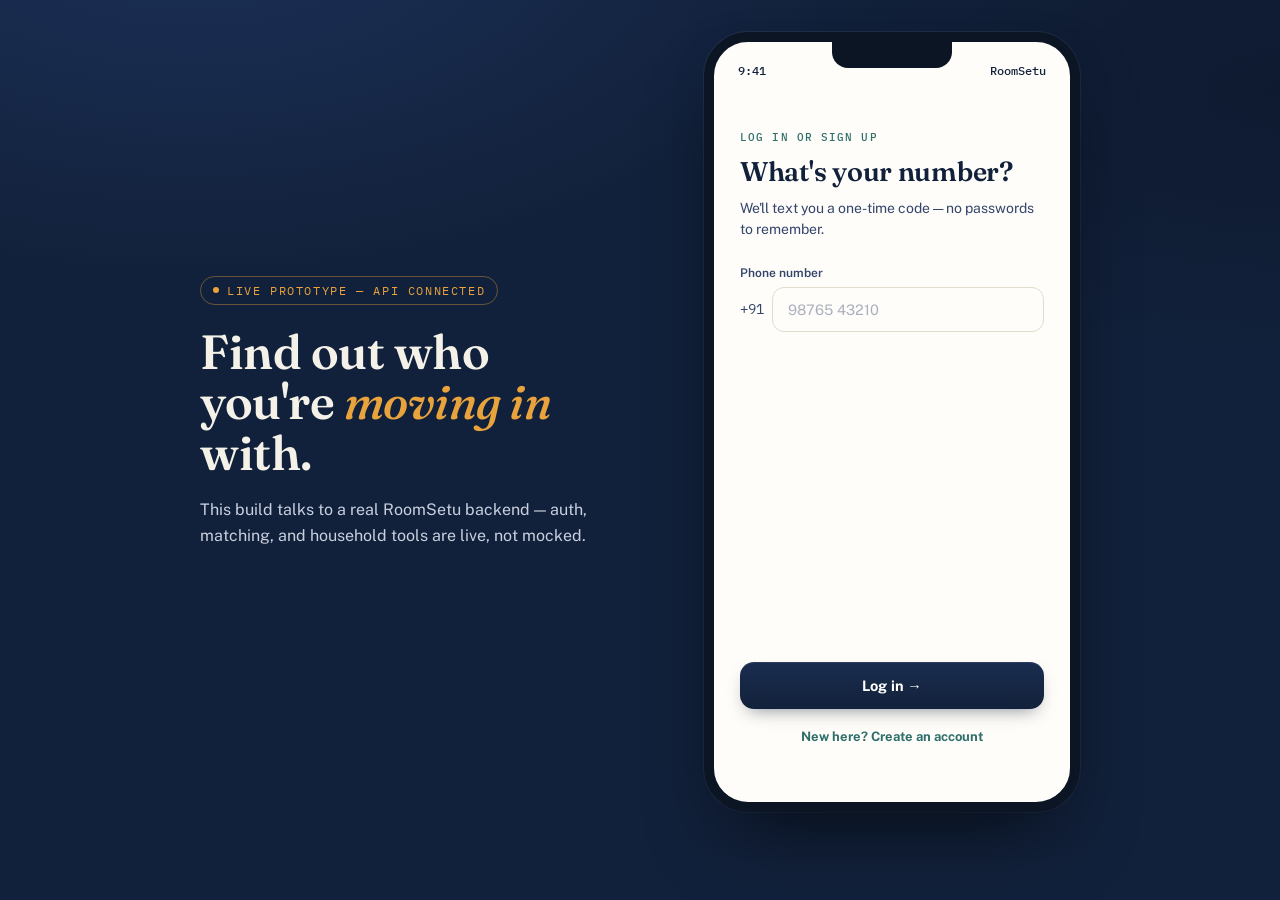
==== app/index.html @ 50e6d91d "add landin page" ====
<!DOCTYPE html>
<html lang="en">
<head>
<meta charset="UTF-8" />
<meta name="viewport" content="width=device-width, initial-scale=1.0, viewport-fit=cover" />
<meta name="theme-color" content="#FFFDF9" />
<meta name="mobile-web-app-capable" content="yes" /><title>RoomSetu — Live Prototype</title>
<link rel="preconnect" href="https://fonts.googleapis.com">
<link href="https://fonts.googleapis.com/css2?family=Fraunces:ital,opsz,wght@0,9..144,400;0,9..144,500;0,9..144,600;0,9..144,700;1,9..144,500&family=Public+Sans:wght@400;500;600;700;800&family=IBM+Plex+Mono:wght@400;500&display=swap" rel="stylesheet">
<link rel="stylesheet" href="css/style.css">
<link rel="stylesheet" href="css/polish.css">
</head>
<body>

<div class="stage">
  <div class="panel">
    <button class="eyebrow" onclick="toggleApiConfig()">Live Prototype — API Connected</button>
    <h1>Find out who<br>you're <em>moving in</em><br>with.</h1>
    <p class="lede">This build talks to a real RoomSetu backend — auth, matching, and household tools are live, not mocked.</p>

    <div class="api-config" id="api-config" style="display:none;">
      <label>Backend API base URL</label>
      <input type="text" id="api-base-input" placeholder="http://localhost:8080/api" />
      <div class="status">
        <span class="dot" id="api-status-dot"></span>
        <span id="api-status-text">Not checked yet</span>
      </div>
      <button class="btn-primary" style="margin-top:12px;" onclick="saveApiBase()">Save & test connection</button>
    </div>
  </div>

  <div class="phone-wrap">
    <div class="phone">
      <div class="notch"></div>
      <div class="status-bar"><span>9:41</span><span>RoomSetu</span></div>
      <div id="toast"></div>

      <!-- LOADING -->
      <div class="view active" id="view-loading">
        <div class="loading-screen"><div class="spinner"></div><p>Connecting to RoomSetu...</p></div>
      </div>

      <!-- AUTH: PHONE -->
      <div class="view" id="view-auth-phone">
        <div class="auth-view">
          <div class="auth-eyebrow">Log in or sign up</div>
          <h2>What's your number?</h2>
          <p class="hint">We'll text you a one-time code — no passwords to remember.</p>
          <div class="field">
            <label>Phone number</label>
            <div class="phone-prefix">
              <span>+91</span>
              <input type="tel" id="phone-input" maxlength="10" placeholder="98765 43210" inputmode="numeric">
            </div>
          </div>
          <div class="ob-nav" style="padding-top:6px; flex-direction:column; gap:10px;">
            <button class="btn-primary" id="request-otp-btn" onclick="requestOtp(false)">Log in →</button>
            <button class="btn-link" onclick="requestOtp(true)">New here? Create an account</button>
          </div>
        </div>
      </div>

      <!-- AUTH: OTP -->
      <div class="view" id="view-auth-otp">
        <div class="auth-view">
          <div class="auth-eyebrow">Step 2 of 2</div>
          <h2>Enter the code</h2>
          <p class="hint">Sent to <span id="otp-phone-display"></span>.</p>
          <div class="otp-boxes">
            <input type="text" maxlength="1" class="otp-digit">
            <input type="text" maxlength="1" class="otp-digit">
            <input type="text" maxlength="1" class="otp-digit">
            <input type="text" maxlength="1" class="otp-digit">
            <input type="text" maxlength="1" class="otp-digit">
            <input type="text" maxlength="1" class="otp-digit">
          </div>
          <div id="signup-fields" style="display:none;">
            <div class="field" style="margin-top:18px;">
              <label>Your name</label>
              <input type="text" id="signup-name" placeholder="Ananya Rao">
            </div>
            <div class="field">
              <label>I am a...</label>
              <select id="signup-role">
                <option value="SEEKER">Seeker — looking for a room/flatmate</option>
                <option value="HOST">Host — have a place to fill</option>
              </select>
            </div>
          </div>
          <div class="ob-nav" style="padding-top:6px;">
            <button class="btn-primary" id="verify-otp-btn" onclick="verifyOtp()">Verify & continue →</button>
            <button class="btn-link" id="resend-otp-btn" onclick="resendOtp()" disabled>Resend code</button>
          </div>
          <button class="btn-link" onclick="showScreen('view-auth-phone')">← Use a different number</button>
        </div>
      </div>

      <!-- ONBOARDING -->
      <div class="view" id="view-onboarding">
        <div class="ob-progress"><span class="done"></span><span data-p="2"></span><span data-p="3"></span></div>

        <div class="ob-step active" data-step="1">
          <div class="auth-eyebrow">Your compatibility profile</div>
          <h2 class="ob-heading">Budget & locality</h2>
          <div class="field"><label>Locality</label><input type="text" id="ob-locality" placeholder="HSR Layout, Bengaluru"></div>
          <div class="field"><label>Budget range (₹/month)</label>
            <div style="display:flex; gap:10px;">
              <input type="number" id="ob-budget-min" placeholder="Min · 8000">
              <input type="number" id="ob-budget-max" placeholder="Max · 15000">
            </div>
          </div>

          <div id="ob-location-field"></div>




          <div class="ob-nav"><button class="btn-primary" onclick="obNext(2)">Continue →</button></div>
        </div>

        <div class="ob-step" data-step="2">
          <h2 class="ob-heading">Your daily rhythm</h2>
          <div class="pd-section-label" style="margin-top:0;">Sleep schedule</div>
          <div class="opt-grid" data-field="sleepSchedule">
            <div class="opt-chip" data-value="BEFORE_11PM">Before 11pm</div>
            <div class="opt-chip" data-value="ELEVEN_TO_1AM">11pm–1am</div>
            <div class="opt-chip" data-value="AFTER_1AM">After 1am</div>
          </div>
          <div class="pd-section-label">Work-from-home</div>
          <div class="opt-grid" data-field="workFromHome">
            <div class="opt-chip" data-value="ALWAYS">Always</div>
            <div class="opt-chip" data-value="SOMETIMES">Sometimes</div>
            <div class="opt-chip" data-value="RARELY">Rarely</div>
          </div>
          <div class="ob-nav"><button class="btn-ghost" onclick="obNext(1)">Back</button><button class="btn-primary" onclick="obNext(3)">Continue →</button></div>
        </div>

        <div class="ob-step" data-step="3">
          <h2 class="ob-heading">Home environment</h2>
          <div class="pd-section-label" style="margin-top:0;">Food preference</div>
          <div class="opt-grid" data-field="foodPreference">
            <div class="opt-chip" data-value="VEGETARIAN">Vegetarian</div>
            <div class="opt-chip" data-value="NON_VEGETARIAN">Non-vegetarian</div>
            <div class="opt-chip" data-value="EGGETARIAN">Eggetarian</div>
          </div>
          <div class="pd-section-label">Cleanliness</div>
          <div class="opt-grid" data-field="cleanliness">
            <div class="opt-chip" data-value="RELAXED">Relaxed</div>
            <div class="opt-chip" data-value="TIDY_WEEKLY">Tidy weekly</div>
            <div class="opt-chip" data-value="VERY_PARTICULAR">Very particular</div>
          </div>
          <div class="ob-nav"><button class="btn-ghost" onclick="obNext(2)">Back</button><button class="btn-primary" id="ob-submit-btn" onclick="submitProfile()">Enter RoomSetu →</button></div>
        </div>
      </div>

      <!-- DISCOVER -->
      <div class="view" id="view-discover">
        <div class="app-header">
          <div class="logo"><span class="dot"></span>RoomSetu</div>
          <button class="icon-btn" onclick="discoverMode === 'listings' ? loadListings() : loadDiscover()">↻</button>
        </div>
        <div class="sub-nav">
          <button class="sub-pill on" id="pill-people" onclick="switchDiscoverMode('people')">Roommates</button>
          <button class="sub-pill" id="pill-listings" onclick="switchDiscoverMode('listings')">Listings</button>
        </div>
        <div class="view-body" id="discover-list">
          <div class="loading-screen"><div class="spinner"></div><p>Loading matches...</p></div>
        </div>
      </div>

      <!-- MATCHES -->
      <div class="view" id="view-matches">
        <div class="app-header"><div class="logo"><span class="dot"></span>Matches</div></div>
        <div id="matches-list"><div class="loading-screen"><div class="spinner"></div><p>Loading...</p></div></div>
      </div>

      <!-- CHAT -->
      <div class="view" id="view-chat">
        <div class="thread-header">
          <button class="icon-btn" onclick="closeChatScreen()">←</button>
          <div style="display:flex; align-items:center; gap:12px; cursor:pointer;" onclick="openChatPartnerProfile()">
        <div class="avatar" style="width:38px;height:38px;font-size:14px;border-radius:11px;background:#2F6F6B;" id="chat-partner-avatar">?</div>
    <div><b id="chat-partner-name">—</b><div style="font-size:11px;color:var(--teal);font-weight:600;">View profile</div></div>
  </div>
  <button class="icon-btn" style="margin-left:auto;" title="Delete chat" onclick="deleteCurrentChat()">🗑</button>


      
     </div>
        <div class="thread-body" id="thread-body"></div>
        <div class="thread-input">
          <input id="chat-input" type="text" placeholder="Message..." onkeydown="if(event.key==='Enter')sendMsg()">
          <button class="send-btn" onclick="sendMsg()">→</button>
        </div>
      </div>

      <!-- MESSAGES INBOX -->
      <div class="view" id="view-conversations">
        <div class="thread-header">
          <button class="icon-btn" onclick="showTab('me')">←</button>
          <div><b>Messages</b></div>
        </div>
        <div id="conversations-list" style="overflow-y:auto; flex:1;">
          <div class="loading-screen"><div class="spinner"></div><p>Loading...</p></div>
        </div>
      </div>

      <!-- HOUSEHOLDS LIST -->
      <div class="view" id="view-checklist">
        <div class="app-header"><div class="logo"><span class="dot"></span>Households</div></div>
        <div id="household-list"><div class="loading-screen"><div class="spinner"></div><p>Loading...</p></div></div>
      </div>

      <!-- HOUSEHOLD DETAIL -->
      <div class="view" id="view-household">
        <div class="thread-header">
          <button class="icon-btn" onclick="showTab('checklist')">←</button>
          <div><b id="household-partner-name">—</b><div style="font-size:11.5px;color:var(--teal);font-weight:600;">Move-in tools</div></div>
        </div>
        <div style="overflow-y:auto; flex:1;">
          <div class="card-block" id="expense-balance-card">
            <h3>Expense balance</h3><p class="sub">Loading...</p>
          </div>
          <div class="card-block">
            <h3>Checklist</h3>
            <p class="sub">Shared move-in tasks</p>
            <div id="household-checklist"></div>
            <div class="add-row">
              <input type="text" id="new-checklist-item" placeholder="Add a task...">
              <button onclick="addChecklistItem()">Add</button>
            </div>
          </div>
        </div>
      </div>

      <!-- MY LISTINGS (host) -->
      <div class="view" id="view-my-listings">
        <div class="thread-header">
          <button class="icon-btn" onclick="showTab('me')">←</button>
          <div><b>My Listings</b></div>
        </div>

        

        <div id="my-listings-list" style="overflow-y:auto; flex:1;">
          <div class="loading-screen"><div class="spinner"></div><p>Loading...</p></div>
        </div>
        <div style="padding:16px 22px;">
          <button class="btn-primary" onclick="openCreateListingScreen()">+ Add a listing</button>
        </div>
      </div>

      <!-- CREATE LISTING (host) -->
      <div class="view" id="view-create-listing">
        <div class="thread-header">
          <button class="icon-btn" onclick="showScreen('view-my-listings')">←</button>
          <div><b id="cl-title">New Listing</b></div>
        </div>
        <div style="overflow-y:auto; flex:1; padding:20px 22px;">
          <div class="pd-section-label" style="margin-top:0;">Photos</div>
          <div class="photo-grid" id="cl-photo-grid"></div>

          <div class="field"><label>Locality</label><input type="text" id="cl-locality" placeholder="HSR Layout, Bengaluru"></div>

          <div class="field">
  <label>Address</label>
  <div class="autocomplete-wrap">
    <input type="text" id="cl-address" placeholder="Start typing your building or street...">
    <div class="autocomplete-dropdown" id="cl-address-dropdown"></div>
  </div>
  <div id="cl-pin-status" style="font-size:12px; font-weight:600; margin-top:8px;"></div>
</div>
          
          <div class="field"><label>Monthly rent (₹)</label><input type="number" id="cl-rent" placeholder="12000"></div>
          <div class="field"><label>Lease type</label>
            <select id="cl-lease-type">
              <option value="FLAT_SHARE">Flat share</option>
              <option value="PG">PG</option>
            </select>
          </div>
          <div class="field"><label>Available from</label><input type="date" id="cl-available-from"></div>
          <div class="pd-section-label" style="margin-top:4px;">Features</div>
<div class="feat-grid" id="cl-features" style="margin-bottom:18px;"></div>
          <div class="field"><label>Description</label>
            <textarea id="cl-description" rows="4" placeholder="Nearby landmarks, what's included, what kind of flatmate you're looking for..." style="width:100%; border:1.5px solid var(--line); border-radius:12px; padding:13px 15px; font-family:inherit; font-size:14px; resize:vertical;"></textarea>
          </div>
          <button class="btn-primary" id="create-listing-btn" onclick="submitListingForm()">Publish listing →</button>
        </div>
      </div>

     
      <!-- VERIFICATION (work/college email) -->
<div class="view" id="view-verification">
  <div class="thread-header">
    <button class="icon-btn" onclick="showTab('me')">←</button>
    <div><b>Verify your email</b></div>
  </div>
  <div style="overflow-y:auto; flex:1; padding:20px 22px;">
    <p class="hint" style="margin-bottom:22px;">Verify a work or college email to show a badge on your profile. We'll email you a 6-digit code. Personal addresses like Gmail can't be used for this badge.</p>

    <div class="field">
      <label>Work or college email</label>
      <input type="email" id="work-email" placeholder="you@company.com or you@college.ac.in">
    </div>
    <button class="btn-primary" id="email-send-btn" onclick="requestEmailCode()">Send code →</button>

    <div id="email-code-section" style="display:none; margin-top:20px;">
      <div class="field">
        <label>6-digit code</label>
        <input type="text" id="email-code" maxlength="6" inputmode="numeric" placeholder="123456">
      </div>
      <button class="btn-primary" id="email-confirm-btn" onclick="confirmEmailCode()">Verify →</button>
    </div>

    <div id="verification-status-box" style="margin-top:22px;"></div>
  </div>
</div>

      <!-- MY DETAILS (view/edit saved profile) -->
      <div class="view" id="view-my-details">
        <div class="thread-header">
          <button class="icon-btn" onclick="showTab('me')">←</button>
          <div><b>My Details</b></div>
        </div>
        <div style="overflow-y:auto; flex:1; padding:20px 22px;" id="my-details-body">
          <div class="loading-screen"><div class="spinner"></div><p>Loading your profile...</p></div>
        </div>
      </div>

      <!-- INQUIRIES (host) -->
      <div class="view" id="view-inquiries">
        <div class="thread-header">
          <button class="icon-btn" onclick="showTab('me')">←</button>
          <div><b>Inquiries</b></div>
        </div>
        <div id="inquiries-list" style="overflow-y:auto; flex:1;">
          <div class="loading-screen"><div class="spinner"></div><p>Loading...</p></div>
        </div>
      </div>

      <!-- BLOCKED USERS -->
<div class="view" id="view-blocked">
  <div class="thread-header">
    <button class="icon-btn" onclick="showTab('me')">←</button>
    <div><b>Blocked users</b></div>
  </div>
  <div id="blocked-list" style="overflow-y:auto; flex:1;">
    <div class="loading-screen"><div class="spinner"></div><p>Loading...</p></div>
  </div>
</div>



      
      <div class="view" id="view-me">
        <div class="app-header"><div class="logo"><span class="dot"></span>Profile</div></div>
        <div class="me-hero">
          <div class="avatar" id="me-avatar" style="background:#C8811F;">A</div>
          <h2 id="me-name">—</h2>
          <p id="me-role" style="font-size:12.5px;color:var(--ink-soft);margin:0;">—</p>
        </div>
        <div class="trust-meter">
          <div class="row"><b style="font-size:13.5px;color:var(--teal);">Trust score</b><span id="trust-score-val" class="mono-val">—</span></div>
          <div class="trust-track"><i id="trust-track-fill" style="width:0%;"></i></div>
        </div>


        <div class="settings-list">
  <div class="settings-row"><div class="si">✅</div><b>Verification</b><span class="tag" id="me-verification-tag">—</span></div>
  <div class="settings-row" style="cursor:pointer;" onclick="openVerificationScreen()"><div class="si">✉️</div><b>Verify work/college email</b></div>
  <div class="settings-row" style="cursor:pointer;" onclick="openMyDetails()"><div class="si">📋</div><b>My Details</b></div>
  <div class="settings-row" style="cursor:pointer;" onclick="openPublicProfile(State.userId)"><div class="si">👤</div><b>View my public profile</b></div>
<div class="settings-row" style="cursor:pointer;" onclick="openConversationsList()"><div class="si">💬</div><b>Messages</b><span class="tag" id="messages-count-tag" style="display:none; background:var(--coral); color:white;"></span></div>  <div class="settings-row" id="host-links-row" style="display:none; cursor:pointer;" onclick="showTab('mylistings')"><div class="si">🏠</div><b>My Listings</b></div>
  <div class="settings-row" id="inquiries-link-row" style="display:none; cursor:pointer;" onclick="openInquiries()"><div class="si">📨</div><b>Inquiries</b><span class="tag" id="inquiries-count-tag" style="display:none;"></span></div>
  <div class="settings-row" style="cursor:pointer;" onclick="openBlockedList()"><div class="si">🚫</div><b>Blocked users</b></div>
  <div class="settings-row" style="cursor:pointer;" onclick="logout()"><div class="si">🚪</div><b>Log out</b></div>
</div>
        
      </div>

      <div class="sheet-overlay" id="sheet-overlay" onclick="closeSheet(event)">
        <div class="sheet" id="sheet">
          <div class="sheet-handle"></div>
          <div class="sheet-body" id="sheet-body"></div>
        </div>
      </div>

      <div class="bottom-nav" id="bottom-nav" style="display:none;">
        <button class="nav-btn active" data-tab="discover" onclick="showTab('discover')">Discover</button>
        <button class="nav-btn" data-tab="matches" onclick="showTab('matches')">Matches <span class="badge" id="incoming-badge" style="display:none;"></span></button>
        <button class="nav-btn" data-tab="checklist" onclick="showTab('checklist')">Household</button>
        <button class="nav-btn" data-tab="me" onclick="showTab('me')">Profile <span class="badge" id="messages-badge" style="display:none;"></span></button>      </div>
    </div>
  </div>
</div>

  <script src="js/state.js"></script>
  <script src="js/api.js"></script>
  <script src="js/ui.js"></script>
  <script src="js/upload.js"></script>
  <script src="js/geocode.js"></script>
  <script src="js/auth.js"></script>
  <script src="js/discover.js"></script>
  <script src="js/matches.js"></script>
  <script src="js/chat.js"></script>
  <script src="js/household.js"></script>
  <script src="js/listings.js"></script>
  <script src="js/listing-manage.js"></script>
<script src="js/listing-search.js"></script>
  <script src="js/verification.js"></script>
  <script src="js/mydetails.js"></script>
  <script src="js/profile-public.js"></script>
  <script src="js/safety.js"></script>
  <script src="js/unread.js"></script>
  <script src="js/mylocation.js"></script>
  <script src="js/main.js"></script>



</body>
</html>
---- app/css/style.css ----
:root{
  --ink:#12213B; --ink-soft:#33456B; --paper:#FFFDF9; --mist:#EEF1F6;
  --saffron:#E8A33D; --saffron-deep:#C8811F; --teal:#2F6F6B; --teal-soft:#E4EFEE;
  --coral:#E06B54; --line:#E2DCCC;
  --shadow: 0 18px 40px -18px rgba(18,33,59,0.35);
}
*{box-sizing:border-box;}
html,body{margin:0;padding:0;}
body{
  background:
    radial-gradient(1100px 600px at 15% -10%, #1c3159 0%, transparent 60%),
    radial-gradient(900px 500px at 100% 10%, #0e1a30 0%, transparent 55%),
    var(--ink);
  font-family:'Public Sans', sans-serif; color:var(--ink); min-height:100vh;
  display:flex; align-items:flex-start; justify-content:center; padding:48px 20px 80px;
}
.stage{ display:flex; gap:64px; align-items:center; max-width:1120px; width:100%; flex-wrap:wrap; justify-content:center; }
.panel{ flex:1 1 380px; max-width:440px; color:#F4F1E8; padding-top:8px; }
.panel .eyebrow{
  display:inline-flex; align-items:center; gap:8px; font-family:'IBM Plex Mono', monospace;
  font-size:11.5px; letter-spacing:.14em; text-transform:uppercase; color:var(--saffron);
  border:1px solid rgba(232,163,61,0.4); padding:6px 12px; border-radius:100px; margin-bottom:22px;
  cursor:pointer; background:none;
}
.panel .eyebrow::before{ content:""; width:6px;height:6px;border-radius:50%; background:var(--saffron); }
.panel h1{ font-family:'Fraunces', serif; font-weight:600; font-size:48px; line-height:1.06; margin:0 0 18px; }
.panel h1 em{ font-style:italic; font-weight:500; color:var(--saffron); }
.panel p.lede{ font-size:16px; line-height:1.6; color:#C9D0DE; margin:0 0 28px; max-width:400px; }
.api-config{ background:rgba(244,241,232,0.06); border:1px solid rgba(244,241,232,0.14); border-radius:14px; padding:16px 18px; margin-top:10px; }
.api-config label{ display:block; font-size:11px; letter-spacing:.08em; text-transform:uppercase; color:#9CA6BC; margin-bottom:8px; font-family:'IBM Plex Mono', monospace; }
.api-config input{ width:100%; background:rgba(0,0,0,0.2); border:1px solid rgba(244,241,232,0.2); border-radius:9px; padding:9px 12px; color:#F4F1E8; font-family:'IBM Plex Mono', monospace; font-size:12.5px; outline:none; }
.api-config input:focus{ border-color:var(--saffron); }
.api-config .status{ display:flex; align-items:center; gap:7px; margin-top:12px; font-size:12px; color:#9CA6BC; }
.api-config .dot{ width:7px;height:7px;border-radius:50%; background:#6b7280; }
.api-config .dot.ok{ background:#4ADE80; } .api-config .dot.bad{ background:var(--coral); }

.phone-wrap{ position:relative; flex:0 0 auto; }
.phone{ width:376px; height:780px; background:var(--paper); border-radius:44px; border:10px solid #0B1524; box-shadow:var(--shadow), 0 0 0 1px rgba(255,255,255,0.04); overflow:hidden; position:relative; display:flex; flex-direction:column; }
.notch{ position:absolute; top:0; left:50%; transform:translateX(-50%); width:120px; height:26px; background:#0B1524; border-radius:0 0 16px 16px; z-index:50; }
.status-bar{ height:44px; flex:0 0 44px; display:flex; align-items:flex-end; justify-content:space-between; padding:0 24px 8px; font-family:'IBM Plex Mono', monospace; font-size:12px; font-weight:500; }

.view{ flex:1 1 auto; overflow-y:auto; display:none; flex-direction:column; scrollbar-width:none; }
.view::-webkit-scrollbar{display:none;}
.view.active{display:flex;}

.app-header{ padding:10px 22px 16px; display:flex; align-items:center; justify-content:space-between; flex:0 0 auto; }
.app-header .logo{ font-family:'Fraunces', serif; font-weight:600; font-size:21px; display:flex; align-items:center; gap:8px; }
.app-header .logo .dot{width:7px;height:7px;border-radius:50%;background:var(--saffron);}
.icon-btn{ width:36px;height:36px; border-radius:50%; background:var(--mist); display:flex;align-items:center;justify-content:center; cursor:pointer; border:none; font-size:16px; }

.bottom-nav{ flex:0 0 74px; display:flex; border-top:1px solid var(--line); background:var(--paper); }
.nav-btn{ flex:1; display:flex;flex-direction:column;align-items:center;justify-content:center; gap:5px; background:none;border:none;cursor:pointer; color:#A7ADBB; font-size:10.5px; font-weight:600; padding:8px 0 4px; position:relative; }
.nav-btn.active{color:var(--ink);}
.nav-btn .badge{ position:absolute; top:2px; right:calc(50% - 20px); background:var(--coral); color:white; font-size:9px; font-weight:700; width:15px;height:15px;border-radius:50%; display:flex;align-items:center;justify-content:center; }

.auth-view{ padding:32px 26px 24px; flex:1; display:flex; flex-direction:column; }
.auth-eyebrow{ font-family:'IBM Plex Mono', monospace; font-size:11px; letter-spacing:.1em; text-transform:uppercase; color:var(--teal); font-weight:500; margin-bottom:12px; }
.auth-view h2{ font-family:'Fraunces', serif; font-size:27px; font-weight:600; margin:0 0 10px; line-height:1.18; }
.auth-view p.hint{ color:var(--ink-soft); font-size:14px; margin:0 0 26px; line-height:1.5; }
.field{ margin-bottom:16px; }
.field label{ display:block; font-size:12px; font-weight:600; color:var(--ink-soft); margin-bottom:7px; }
.field input, .field select{ width:100%; border:1.5px solid var(--line); border-radius:12px; padding:13px 15px; font-size:14.5px; font-family:'Public Sans', sans-serif; outline:none; background:var(--paper); color:var(--ink); }
.field input:focus, .field select:focus{ border-color:var(--saffron); }
.field .phone-prefix{ display:flex; align-items:center; gap:8px; }
.field .phone-prefix span{ font-family:'IBM Plex Mono', monospace; font-size:14px; color:var(--ink-soft); }
.otp-boxes{ display:flex; gap:8px; margin-bottom:8px; }
.otp-boxes input{ width:44px; height:52px; text-align:center; font-size:20px; font-family:'IBM Plex Mono', monospace; border:1.5px solid var(--line); border-radius:12px; }
.otp-boxes input:focus{ border-color:var(--saffron); outline:none; }

.btn-primary{ width:100%; background:var(--ink); color:white; border:none; padding:15px; border-radius:14px; font-weight:700; font-size:14.5px; cursor:pointer; display:flex; align-items:center; justify-content:center; gap:8px; }
.btn-primary:disabled{ opacity:.5; cursor:not-allowed; }
.btn-ghost{ background:none; border:1.5px solid var(--line); color:var(--ink-soft); padding:15px 18px; border-radius:14px; font-weight:600; font-size:14px; cursor:pointer; }
.btn-link{ background:none; border:none; color:var(--teal); font-weight:700; font-size:13px; cursor:pointer; padding:10px 0; text-align:center; }
.spinner{ width:16px;height:16px; border:2px solid rgba(255,255,255,0.35); border-top-color:white; border-radius:50%; animation:spin .7s linear infinite; }
@keyframes spin{ to{ transform:rotate(360deg); } }

#view-onboarding{padding:28px 26px 0;}
.ob-heading{ font-family:'Fraunces',serif; font-size:27px; margin:0 0 10px; }
.ob-progress{ display:flex; gap:6px; margin-bottom:24px; }
.ob-progress span{ flex:1; height:4px; border-radius:4px; background:var(--line); }
.ob-progress span.done{background:var(--saffron);}
.ob-step{display:none; flex-direction:column; flex:1;}
.ob-step.active{display:flex;}
.opt-grid{display:flex; flex-wrap:wrap; gap:9px; margin-bottom:20px;}
.opt-chip{ border:1.5px solid var(--line); border-radius:100px; padding:10px 16px; font-size:13.5px; font-weight:600; color:var(--ink-soft); cursor:pointer; background:none; }
.opt-chip.selected{ background:var(--ink); border-color:var(--ink); color:white; }
.pd-section-label{ font-family:'IBM Plex Mono', monospace; font-size:10.5px; letter-spacing:.1em; text-transform:uppercase; color:var(--ink-soft); margin:14px 0 10px; }
.ob-nav{ display:flex; gap:10px; padding:20px 0 24px; margin-top:auto; }

#view-discover .view-body{padding:2px 22px 22px; flex:1;}
.match-card{ background:var(--paper); border:1px solid var(--line); border-radius:20px; overflow:hidden; margin-bottom:16px; box-shadow:0 10px 24px -16px rgba(18,33,59,0.25); cursor:pointer; }
.mc-top{ display:flex; align-items:center; gap:13px; padding:16px 16px 12px; }
.avatar{ width:54px;height:54px;border-radius:16px; display:flex;align-items:center;justify-content:center; font-family:'Fraunces', serif; font-weight:600; font-size:19px; color:white; flex:0 0 auto; position:relative; }
.avatar .vbadge{ position:absolute; bottom:-4px; right:-4px; width:19px;height:19px;border-radius:50%; background:var(--teal); border:2.5px solid var(--paper); display:flex;align-items:center;justify-content:center; font-size:10px; color:white; }
.mc-name-row{display:flex; align-items:baseline; gap:6px;}
.mc-name-row b{font-size:15.5px;}
.mc-loc{font-size:12.5px; color:var(--ink-soft); margin-top:2px;}
.ring{ width:46px;height:46px; position:relative; flex:0 0 auto; margin-left:auto; }
.ring svg{transform:rotate(-90deg);}
.ring .pct{ position:absolute; inset:0; display:flex; align-items:center; justify-content:center; font-family:'IBM Plex Mono', monospace; font-size:11.5px; font-weight:600; }
.mc-quote{ margin:0 16px 16px; padding:12px 14px; background:var(--mist); border-radius:12px; font-size:12.5px; color:var(--ink-soft); font-style:italic; border-left:2.5px solid var(--saffron); }
.empty-state{ text-align:center; padding:60px 30px; color:var(--ink-soft); }
.empty-state b{ display:block; color:var(--ink); font-size:15px; margin-bottom:6px; }
.empty-state p{ font-size:13px; line-height:1.5; margin:0; }

.sheet-overlay{ position:absolute; inset:0; background:rgba(11,21,36,0.4); display:none; z-index:80; }
.sheet-overlay.active{display:block;}
.sheet{ position:absolute; left:0; right:0; bottom:0; background:var(--paper); border-radius:26px 26px 0 0; max-height:88%; display:flex; flex-direction:column; transform:translateY(100%); transition:transform .32s cubic-bezier(.2,.9,.25,1); box-shadow:0 -20px 50px rgba(0,0,0,0.25); }
.sheet.open{transform:translateY(0);}
.sheet-handle{ width:38px;height:4px;background:var(--line); border-radius:4px; margin:12px auto 4px; flex:0 0 auto; }
.sheet-body{overflow-y:auto; padding:14px 24px 28px;}
.pd-hero{display:flex; flex-direction:column; align-items:center; text-align:center; padding:10px 0 20px;}
.pd-hero .avatar{width:88px;height:88px; font-size:30px; border-radius:24px; margin-bottom:14px;}
.pd-hero h2{font-family:'Fraunces', serif; font-size:23px; margin:0 0 4px;}
.verified-strip{ display:inline-flex; align-items:center; gap:6px; margin-top:10px; background:var(--teal-soft); color:var(--teal); font-size:11.5px; font-weight:700; padding:6px 12px; border-radius:100px; }
.compat-row{ display:flex; align-items:center; gap:12px; margin-bottom:13px; }
.compat-row .label{width:120px; font-size:12.5px; font-weight:600; flex:0 0 auto;}
.compat-bar{flex:1; height:8px; background:var(--mist); border-radius:6px; overflow:hidden;}
.compat-bar i{display:block; height:100%; background:var(--teal); border-radius:6px;}
.compat-row .pctval{width:36px; text-align:right; font-family:'IBM Plex Mono', monospace; font-size:11.5px; color:var(--ink-soft);}
.ai-summary-box{ background:linear-gradient(135deg, var(--teal-soft), var(--mist)); border-radius:14px; padding:14px 16px; margin:6px 0 20px; font-size:13px; color:var(--ink); line-height:1.5; }
.ai-summary-box .tag{ display:inline-block; font-family:'IBM Plex Mono', monospace; font-size:9.5px; text-transform:uppercase; letter-spacing:.06em; color:var(--teal); background:rgba(255,255,255,0.6); padding:3px 8px; border-radius:100px; margin-bottom:8px; }
.pd-cta{display:flex; gap:10px; padding-top:16px;}

.req-row{ display:flex; align-items:center; gap:13px; padding:14px 22px; border-bottom:1px solid var(--line); }
.req-row .txt{flex:1;}
.req-row .txt b{font-size:14.5px;}
.req-row .txt .sub{font-size:12px; color:var(--ink-soft);}
.req-actions{display:flex; gap:6px;}
.req-actions button{ width:34px;height:34px; border-radius:50%; border:none; cursor:pointer; display:flex;align-items:center;justify-content:center; font-size:14px; color:white; }
.req-actions .accept{background:var(--teal);}
.req-actions .reject{background:var(--mist); color:var(--ink-soft);}
.section-title{ padding:16px 22px 8px; font-family:'IBM Plex Mono', monospace; font-size:10.5px; letter-spacing:.1em; text-transform:uppercase; color:var(--ink-soft); }
.household-row{ display:flex; align-items:center; gap:13px; padding:13px 22px; border-bottom:1px solid var(--line); cursor:pointer; }
.household-row .txt{flex:1;}
.household-row .txt b{font-size:14.5px;}

#view-household .thread-header{ display:flex; align-items:center; gap:12px; padding:12px 18px 16px; border-bottom:1px solid var(--line); flex:0 0 auto; }
.card-block{ background:var(--paper); border:1px solid var(--line); border-radius:18px; padding:18px; margin:16px 22px 0; }
.card-block h3{ font-family:'Fraunces', serif; font-size:16.5px; margin:0 0 4px; }
.card-block .sub{ font-size:12px; color:var(--ink-soft); margin:0 0 14px; }
.split-bar{display:flex; height:10px; border-radius:6px; overflow:hidden; margin-bottom:10px;}
.split-bar .a{background:var(--saffron);} .split-bar .b{background:var(--teal);}
.split-legend{display:flex; justify-content:space-between; font-size:11.5px; color:var(--ink-soft);}
.split-legend b{color:var(--ink);}
.check-item{ display:flex; align-items:center; gap:12px; padding:11px 0; border-bottom:1px solid var(--line); cursor:pointer; }
.check-item:last-child{border-bottom:none;}
.checkbox{ width:21px;height:21px; border-radius:7px; border:1.7px solid var(--line); flex:0 0 auto; display:flex; align-items:center; justify-content:center; color:white; font-size:12px; }
.checkbox.on{background:var(--teal); border-color:var(--teal);}
.check-item .cl{flex:1;}
.check-item .cl b{display:block; font-size:13.5px; font-weight:600;}
.check-item.done .cl b{color:var(--ink-soft); text-decoration:line-through;}
.add-row{ display:flex; gap:8px; margin-top:12px; }
.add-row input{ flex:1; border:1.5px solid var(--line); border-radius:10px; padding:10px 12px; font-size:13px; outline:none; }
.add-row button{ background:var(--ink); color:white; border:none; border-radius:10px; padding:0 16px; font-weight:700; cursor:pointer; }

#view-chat .thread-header{ display:flex; align-items:center; gap:12px; padding:12px 18px 16px; border-bottom:1px solid var(--line); flex:0 0 auto; }
.demo-badge{ font-size:10px; font-weight:700; background:#FFF3DF; color:var(--saffron-deep); padding:3px 8px; border-radius:100px; }
.thread-body{flex:1; overflow-y:auto; padding:16px 18px; display:flex; flex-direction:column; gap:10px;}
.bubble{ max-width:74%; padding:10px 14px; border-radius:16px; font-size:13.5px; line-height:1.45; }
.bubble.them{background:var(--mist); align-self:flex-start; border-bottom-left-radius:4px;}
.bubble.me{background:var(--ink); color:white; align-self:flex-end; border-bottom-right-radius:4px;}
.sys-note{ align-self:center; font-size:11px; color:var(--ink-soft); background:var(--mist); padding:6px 12px; border-radius:100px; }
.thread-input{ display:flex; gap:10px; padding:12px 16px; border-top:1px solid var(--line); flex:0 0 auto; }
.thread-input input{ flex:1; border:1px solid var(--line); border-radius:100px; padding:11px 16px; font-size:13.5px; outline:none; }
.send-btn{ width:42px;height:42px;border-radius:50%; background:var(--ink); border:none; color:white; display:flex;align-items:center;justify-content:center; cursor:pointer; flex:0 0 auto; }

.me-hero{display:flex; flex-direction:column; align-items:center; padding:8px 22px 22px; text-align:center;}
.me-hero .avatar{width:80px;height:80px; font-size:28px; border-radius:22px; margin-bottom:12px;}
.me-hero h2{font-family:'Fraunces', serif; font-size:21px; margin:0 0 3px;}
.trust-meter{ margin:18px 22px; background:var(--teal-soft); border-radius:16px; padding:16px 18px; }
.trust-meter .row{display:flex; justify-content:space-between; align-items:center; margin-bottom:8px;}
.mono-val{ font-family:'IBM Plex Mono', monospace; font-size:12px; color:var(--teal); }
.trust-track{height:7px; background:rgba(47,111,107,0.18); border-radius:5px; overflow:hidden;}
.trust-track i{display:block; height:100%; background:var(--teal); border-radius:5px;}
.settings-list{margin:0 22px;}
.settings-row{ display:flex; align-items:center; gap:13px; padding:14px 4px; border-bottom:1px solid var(--line); }
.settings-row .si{ width:36px;height:36px;border-radius:11px; background:var(--mist); display:flex;align-items:center;justify-content:center; flex:0 0 auto; }
.settings-row b{font-size:13.5px; font-weight:600; flex:1;}
.tag{ font-size:11px; font-weight:600; padding:5px 10px; border-radius:100px; background:var(--mist); color:var(--ink-soft); }

#toast{ position:absolute; left:22px; right:22px; bottom:90px; z-index:200; display:flex; flex-direction:column; gap:8px; pointer-events:none; }
.toast-item{ background:var(--ink); color:white; padding:12px 16px; border-radius:12px; font-size:13px; box-shadow:0 10px 24px rgba(0,0,0,0.3); animation:toastIn .25s ease; }
.toast-item.error{ background:var(--coral); }
.toast-item.success{ background:var(--teal); }
@keyframes toastIn{ from{opacity:0; transform:translateY(8px);} to{opacity:1; transform:translateY(0);} }

.loading-screen{ flex:1; display:flex; align-items:center; justify-content:center; flex-direction:column; gap:14px; }
.loading-screen .spinner{ width:28px;height:28px; border:3px solid var(--line); border-top-color:var(--saffron); }
.loading-screen p{ font-size:13px; color:var(--ink-soft); }


.sub-nav{ display:flex; gap:8px; padding:0 22px 14px; }
.sub-pill{ padding:7px 14px; border-radius:100px; font-size:12.5px; font-weight:600; background:var(--mist); color:var(--ink-soft); border:none; cursor:pointer; }
.sub-pill.on{ background:var(--ink); color:white; }

.listing-card{
  background:var(--paper); border:1px solid var(--line); border-radius:20px; overflow:hidden;
  margin-bottom:16px; box-shadow:0 10px 24px -16px rgba(18,33,59,0.25); cursor:pointer;
}
.listing-card .lc-top{ padding:16px 16px 10px; }
.listing-card .lc-rent{ font-family:'Fraunces', serif; font-weight:600; font-size:20px; color:var(--ink); }
.listing-card .lc-rent span{ font-size:12px; font-weight:500; color:var(--ink-soft); }
.listing-card .lc-loc{ font-size:12.5px; color:var(--ink-soft); margin-top:3px; }
.listing-card .lc-tags{ display:flex; gap:6px; padding:0 16px 14px; flex-wrap:wrap; }
.lc-my-row{ display:flex; align-items:center; gap:13px; padding:14px 22px; border-bottom:1px solid var(--line); }
.lc-my-row .txt{ flex:1; }
.lc-my-row .txt b{ font-size:14.5px; }
.lc-my-row .txt .sub{ font-size:12px; color:var(--ink-soft); }
.status-pill{ font-size:10.5px; font-weight:700; padding:4px 10px; border-radius:100px; text-transform:uppercase; }
.status-pill.pending{ background:#FFF3DF; color:var(--saffron-deep); }
.status-pill.verified{ background:var(--teal-soft); color:var(--teal); }
.status-pill.flagged{ background:#FDE8E4; color:var(--coral); }

.photo-grid{ display:grid; grid-template-columns:repeat(3, 1fr); gap:8px; margin-bottom:8px; }
.photo-tile{ aspect-ratio:1; border-radius:12px; overflow:hidden; position:relative; background:var(--mist); display:flex; align-items:center; justify-content:center; }
.photo-tile img{ width:100%; height:100%; object-fit:cover; }
.photo-remove{ position:absolute; top:4px; right:4px; width:20px; height:20px; border-radius:50%; background:rgba(18,33,59,0.7); color:white; border:none; font-size:10px; cursor:pointer; }
.photo-add{ border:1.5px dashed var(--line); cursor:pointer; font-size:24px; color:var(--ink-soft); }
.profile-photo-picker{ width:88px; height:88px; border-radius:24px; margin:0 auto 16px; cursor:pointer; overflow:hidden; position:relative; background:var(--mist); display:flex; align-items:center; justify-content:center; font-size:28px; color:var(--ink-soft); }
.profile-photo-picker img{ width:100%; height:100%; object-fit:cover; }
.profile-photo-picker input{ display:none; }

.photo-grid{ display:grid; grid-template-columns:repeat(3, 1fr); gap:8px; margin-bottom:20px; }
.photo-tile{ aspect-ratio:1; border-radius:12px; overflow:hidden; position:relative; background:var(--mist); display:flex; align-items:center; justify-content:center; }
.photo-tile img{ width:100%; height:100%; object-fit:cover; }
.photo-remove{ position:absolute; top:4px; right:4px; width:20px; height:20px; border-radius:50%; background:rgba(18,33,59,0.7); color:white; border:none; font-size:10px; cursor:pointer; }
.photo-add{ border:1.5px dashed var(--line); cursor:pointer; font-size:24px; color:var(--ink-soft); }
.profile-photo-picker{ width:88px; height:88px; border-radius:24px; margin:0 auto 16px; cursor:pointer; overflow:hidden; position:relative; background:var(--mist); display:flex; align-items:center; justify-content:center; font-size:28px; color:var(--ink-soft); }
.profile-photo-picker img{ width:100%; height:100%; object-fit:cover; }


.autocomplete-wrap{ position:relative; }
.autocomplete-dropdown{
  display:none; position:absolute; top:100%; left:0; right:0; z-index:50;
  background:var(--paper); border:1px solid var(--line); border-radius:12px;
  margin-top:4px; max-height:220px; overflow-y:auto;
  box-shadow:0 10px 24px -12px rgba(18,33,59,0.25);
}
.autocomplete-item{
  padding:11px 14px; font-size:13px; color:var(--ink); cursor:pointer; border-bottom:1px solid var(--line);
}
.autocomplete-item:last-child{ border-bottom:none; }
.autocomplete-item:hover{ background:var(--mist); }

.lc-photo{ width:100%; height:150px; object-fit:cover; display:block; }
.listing-photo-gallery{
  display:flex; gap:8px; overflow-x:auto; margin:0 -24px 16px; padding:0 24px;
  scrollbar-width:none;
}
.listing-photo-gallery::-webkit-scrollbar{ display:none; }
.listing-photo-gallery img{
  width:220px; height:160px; object-fit:cover; border-radius:14px; flex:0 0 auto;
}

.badge-row{ display:flex; flex-wrap:wrap; gap:6px; justify-content:center; margin-top:10px; }
.badge-chip{ display:inline-flex; align-items:center; gap:5px; font-size:11.5px; font-weight:700; padding:6px 12px; border-radius:100px; background:var(--teal-soft); color:var(--teal); }
.badge-chip.muted{ background:var(--mist); color:var(--ink-soft); }
.stars{ color:var(--saffron); letter-spacing:1px; }
.review-item{ padding:12px 0; border-bottom:1px solid var(--line); }
.review-item:last-child{ border-bottom:none; }
.review-item .rv-head{ display:flex; justify-content:space-between; align-items:baseline; font-size:13px; }
.review-item .rv-body{ font-size:13px; color:var(--ink-soft); margin-top:4px; line-height:1.5; }
.star-picker{ display:flex; gap:6px; margin-bottom:12px; }
.star-picker button{ background:none; border:none; font-size:30px; cursor:pointer; color:var(--line); padding:0; line-height:1; }
.star-picker button.on{ color:var(--saffron); }


.feat-grid{ display:flex; flex-wrap:wrap; gap:8px; }
.feat-chip{ padding:8px 13px; border-radius:100px; border:1.5px solid var(--line); background:var(--paper);
  font-size:12.5px; font-weight:600; color:var(--ink-soft); cursor:pointer; user-select:none; }
.feat-chip.on{ background:var(--teal-soft); border-color:var(--teal); color:var(--teal); }
.filter-panel{ background:var(--mist); border-radius:14px; padding:14px 16px; margin-top:10px; }
---- app/css/polish.css ----
/* RoomSetu UI polish — load AFTER style.css. Pure overrides; no HTML/JS changes needed.
   To undo: remove the <link> to this file. */

:root{
  --ease: cubic-bezier(.2,.8,.2,1);
  --radius-card: 20px;
  --ring: 0 0 0 3px rgba(232,163,61,.28);
}

::selection{ background:rgba(232,163,61,.35); }
button{ font-family:inherit; -webkit-tap-highlight-color:transparent; }
button, .opt-chip, .feat-chip, .match-card, .listing-card, .household-row, .settings-row, .check-item{
  transition: transform .18s var(--ease), box-shadow .2s var(--ease), background-color .18s var(--ease),
              border-color .18s var(--ease), color .18s var(--ease), opacity .18s var(--ease);
}

/* ---------- Page + phone ---------- */
body{ padding:32px 20px 48px; }
.phone{
  height:min(780px, calc(100vh - 64px));
  min-height:620px;
  box-shadow: 0 40px 80px -30px rgba(0,0,0,.65), 0 18px 40px -18px rgba(18,33,59,.5), 0 0 0 1px rgba(255,255,255,.06);
}
.status-bar{ color:var(--ink); }
.panel h1{ letter-spacing:-.01em; }
.panel .eyebrow:hover{ background:rgba(232,163,61,.12); }

/* View switch animation */
.view.active{ animation: viewIn .28s var(--ease); }
@keyframes viewIn{ from{ opacity:0; transform:translateY(8px); } to{ opacity:1; transform:none; } }

/* ---------- Buttons ---------- */
.btn-primary{
  background:linear-gradient(180deg, #1a2d4f, var(--ink));
  box-shadow:0 8px 18px -8px rgba(18,33,59,.55), inset 0 1px 0 rgba(255,255,255,.08);
  letter-spacing:.01em;
}
.btn-primary:hover:not(:disabled){ transform:translateY(-1px); box-shadow:0 12px 22px -8px rgba(18,33,59,.6), inset 0 1px 0 rgba(255,255,255,.1); }
.btn-primary:active:not(:disabled){ transform:translateY(0) scale(.985); }
.btn-ghost:hover{ background:var(--mist); border-color:#d3cbb6; }
.btn-ghost:active{ transform:scale(.97); }
.btn-link:hover{ text-decoration:underline; text-underline-offset:3px; }
.icon-btn:hover{ background:#e1e6ef; transform:scale(1.06); }
.icon-btn:active{ transform:scale(.94); }

/* Visible keyboard focus everywhere */
button:focus-visible, .opt-chip:focus-visible, .feat-chip:focus-visible{ outline:none; box-shadow:var(--ring); }
.field input:focus, .field select:focus, .add-row input:focus, .thread-input input:focus,
.otp-boxes input:focus, textarea:focus{ border-color:var(--saffron); box-shadow:var(--ring); outline:none; }
.field input::placeholder, textarea::placeholder, .thread-input input::placeholder{ color:#a9afbd; }
.field select{ appearance:none; background-image:linear-gradient(45deg,transparent 50%,var(--ink-soft) 50%),linear-gradient(135deg,var(--ink-soft) 50%,transparent 50%);
  background-position:calc(100% - 20px) 54%, calc(100% - 15px) 54%; background-size:5px 5px,5px 5px; background-repeat:no-repeat; padding-right:38px; }

/* ---------- Auth + onboarding ---------- */
.auth-view{ padding-top:44px; }
.auth-view h2, .ob-heading{ letter-spacing:-.01em; }
.otp-boxes{ gap:9px; }
.otp-boxes input{ width:46px; height:56px; background:#fff; box-shadow:0 2px 0 rgba(18,33,59,.04); }
.ob-progress span{ transition:background-color .3s var(--ease); }
.opt-chip{ background:#fff; }
.opt-chip:hover{ border-color:var(--ink-soft); color:var(--ink); transform:translateY(-1px); }
.opt-chip:active{ transform:scale(.96); }
.opt-chip.selected{ box-shadow:0 8px 16px -8px rgba(18,33,59,.55); }

/* ---------- Header + sub-nav ---------- */
.app-header{ padding:14px 22px 14px; }
.app-header .logo .dot{ box-shadow:0 0 0 4px rgba(232,163,61,.22); }
.sub-nav{ position:relative; }
.sub-pill{ padding:8px 16px; }
.sub-pill:hover:not(.on){ background:#e1e6ef; color:var(--ink); }
.sub-pill:active{ transform:scale(.96); }
.sub-pill.on{ box-shadow:0 6px 14px -6px rgba(18,33,59,.5); }

/* ---------- Bottom nav ---------- */
.bottom-nav{
  background:rgba(255,253,249,.92); backdrop-filter:blur(10px);
  box-shadow:0 -10px 24px -18px rgba(18,33,59,.35);
}
.nav-btn{ font-size:11px; letter-spacing:.01em; }
.nav-btn::before{
  content:""; position:absolute; top:0; left:50%; width:22px; height:3px; border-radius:0 0 4px 4px;
  background:var(--saffron); transform:translateX(-50%) scaleX(0); transition:transform .25s var(--ease);
}
.nav-btn.active::before{ transform:translateX(-50%) scaleX(1); }
.nav-btn:hover{ color:var(--ink-soft); }
.nav-btn.active{ color:var(--ink); font-weight:700; }
.nav-btn .badge{ box-shadow:0 0 0 2px var(--paper); }

/* ---------- Cards (roommates + listings) ---------- */
.match-card, .listing-card{ border-radius:var(--radius-card); }
.match-card:hover, .listing-card:hover{ transform:translateY(-3px); box-shadow:0 18px 32px -16px rgba(18,33,59,.35); border-color:#d8d0ba; }
.match-card:active, .listing-card:active{ transform:translateY(-1px) scale(.992); }
.avatar{ box-shadow:0 6px 14px -6px rgba(18,33,59,.4); }
.mc-name-row b{ letter-spacing:-.005em; }
.mc-quote{ background:linear-gradient(135deg, var(--mist), #f6f1e6); }
.mc-tags{ display:flex; flex-wrap:wrap; gap:6px; }
.lc-photo{ height:164px; background:var(--mist); }
.listing-card .lc-rent{ letter-spacing:-.01em; }
.listing-card .lc-tags .tag, .mc-tags .tag{ background:var(--teal-soft); color:var(--teal); }
.tag{ white-space:nowrap; }

/* ---------- Bottom sheet ---------- */
.sheet-overlay{ backdrop-filter:blur(3px); transition:opacity .25s var(--ease); }
.sheet{ border-radius:28px 28px 0 0; }
.verified-strip{ box-shadow:inset 0 0 0 1px rgba(47,111,107,.18); }
.compat-bar{ height:9px; }
.compat-bar i{ background:linear-gradient(90deg, var(--teal), #4a9d97); transition:width .6s var(--ease); }
.ai-summary-box{ border:1px solid rgba(47,111,107,.15); }

/* ---------- Lists (requests, households, inbox) ---------- */
.req-row, .household-row, .lc-my-row{ background:transparent; }
.req-row:hover, .household-row:hover{ background:rgba(238,241,246,.65); }
.req-actions button{ box-shadow:0 6px 12px -6px rgba(18,33,59,.45); }
.req-actions button:hover{ transform:scale(1.08); }
.req-actions button:active{ transform:scale(.92); }
.section-title{ padding-top:20px; }

/* ---------- Household ---------- */
.card-block{ box-shadow:0 10px 24px -18px rgba(18,33,59,.3); }
.split-bar{ height:12px; }
.checkbox{ transition:all .2s var(--ease); }
.checkbox.on{ transform:scale(1.05); }
.check-item:hover .checkbox:not(.on){ border-color:var(--teal); }
.add-row button:hover{ transform:translateY(-1px); }

/* ---------- Chat ---------- */
.thread-header{ background:var(--paper); }
.thread-body{ background:linear-gradient(180deg, #fbf8f1, var(--paper)); scroll-behavior:smooth; }
.bubble{ animation:bubbleIn .22s var(--ease); box-shadow:0 2px 6px -3px rgba(18,33,59,.18); word-wrap:break-word; overflow-wrap:anywhere; }
.bubble.me{ background:linear-gradient(180deg, #1a2d4f, var(--ink)); }
.bubble.them{ background:#fff; border:1px solid var(--line); }
@keyframes bubbleIn{ from{ opacity:0; transform:translateY(6px) scale(.98); } to{ opacity:1; transform:none; } }
.thread-input{ background:var(--paper); }
.send-btn:hover{ transform:scale(1.07); }
.send-btn:active{ transform:scale(.92); }

/* ---------- Profile (Me) ---------- */
.me-hero{ padding-top:4px; }
.trust-meter{ border:1px solid rgba(47,111,107,.12); }
.trust-track i{ background:linear-gradient(90deg, var(--teal), #4a9d97); transition:width .8s var(--ease); }
.settings-list{ background:var(--paper); border:1px solid var(--line); border-radius:18px; padding:2px 14px; margin-bottom:22px; }
.settings-row:last-child{ border-bottom:none; }
.settings-row[onclick]:hover{ background:rgba(238,241,246,.7); }
.settings-row[onclick]:hover .si{ background:#e1e6ef; }
.settings-row[onclick]:active{ transform:scale(.99); }
.settings-row[onclick]::after{ content:"›"; color:#b5bac7; font-size:20px; line-height:1; margin-left:2px; }

/* ---------- Photos + features ---------- */
.photo-tile{ box-shadow:inset 0 0 0 1px var(--line); }
.photo-add:hover{ border-color:var(--saffron); color:var(--saffron-deep); background:#fff8ec; }
.photo-remove:hover{ background:var(--coral); }
.feat-chip:hover{ border-color:var(--ink-soft); }
.feat-chip:active{ transform:scale(.96); }
.autocomplete-dropdown{ border-radius:14px; }
.autocomplete-item{ transition:background-color .15s; }
.filter-panel{ border:1px solid var(--line); }

/* ---------- Toast, loading, empty ---------- */
.toast-item{ border-radius:14px; font-weight:500; backdrop-filter:blur(6px); }
.loading-screen .spinner{ border-color:rgba(18,33,59,.1); border-top-color:var(--saffron); }
.empty-state{ padding:64px 32px; }
.empty-state b{ font-family:'Fraunces', serif; font-size:17px; font-weight:600; }

/* ---------- Status pills ---------- */
.status-pill{ letter-spacing:.04em; }

/* ---------- Responsive ---------- */
@media (max-width:900px){
  .stage{ gap:32px; }
  .panel{ max-width:520px; text-align:center; }
  .panel p.lede{ margin-left:auto; margin-right:auto; }
  .panel h1{ font-size:40px; }
}
/* Global touch hygiene */
html{ -webkit-text-size-adjust:100%; text-size-adjust:100%; }
button, .opt-chip, .feat-chip, .nav-btn, .settings-row, .match-card, .listing-card, .household-row, .check-item{
  touch-action:manipulation; -webkit-user-select:none; user-select:none;
}
input, textarea{ -webkit-user-select:text; user-select:text; }

/* ===== APP MODE: real phones (and small touch tablets) =====
   The fake phone frame, notch, fake status bar and left marketing panel are dropped;
   the app fills the whole screen like a native app. */
@media (max-width:520px), (hover:none) and (pointer:coarse) and (max-width:900px){
  html, body{ height:100%; overscroll-behavior:none; }
  body{ display:block; padding:0; min-height:100vh; min-height:100dvh; background:var(--paper); }
  .stage{ display:block; max-width:none; width:100%; gap:0; }
  .panel{ display:none; }
  .phone-wrap{ width:100%; }
  .phone{
    width:100%; max-width:none; min-height:0;
    height:100vh; height:100dvh;
    border:none; border-radius:0; box-shadow:none;
    padding-top:env(safe-area-inset-top);
  }
  .notch, .status-bar{ display:none; }

  /* Home-indicator safe area */
  .bottom-nav{ flex:0 0 auto; height:calc(66px + env(safe-area-inset-bottom)); padding-bottom:env(safe-area-inset-bottom); }
  .thread-input{ padding-bottom:max(12px, env(safe-area-inset-bottom)); }
  .sheet{ max-height:92%; }
  .sheet-body{ padding-bottom:calc(28px + env(safe-area-inset-bottom)); }
  #toast{ left:16px; right:16px; bottom:calc(84px + env(safe-area-inset-bottom)); }

  /* iOS Safari zooms the page when an input is under 16px. Stop that. */
  input, select, textarea{ font-size:16px !important; }
  .otp-boxes input{ font-size:20px !important; }

  /* Comfortable tap targets */
  .icon-btn{ width:40px; height:40px; }
  .nav-btn{ font-size:11px; }
  .opt-chip, .feat-chip{ padding-top:11px; padding-bottom:11px; }
  .req-actions button{ width:40px; height:40px; }
  .settings-row{ padding-top:15px; padding-bottom:15px; }

  /* Smooth native-feeling scrolling, no scroll chaining to the page */
  .view, .thread-body, .sheet-body, #conversations-list, #inquiries-list, #my-listings-list, #blocked-list{
    -webkit-overflow-scrolling:touch; overscroll-behavior:contain;
  }

  /* Slightly tighter side gutters on small screens */
  .auth-view{ padding-left:22px; padding-right:22px; }
  #view-onboarding{ padding-left:22px; padding-right:22px; }
  .otp-boxes{ justify-content:space-between; }
  .otp-boxes input{ width:calc((100% - 45px) / 6); }
}

/* Very small phones (iPhone SE, small Androids) */
@media (max-width:360px){
  .auth-view h2, .ob-heading{ font-size:24px; }
  .compat-row .label{ width:96px; font-size:12px; }
  .mc-top{ padding:14px 12px 10px; }
  .match-card, .listing-card{ margin-bottom:14px; }
}

/* Short landscape phones: shrink the nav a bit so content has room */
@media (max-height:480px) and (orientation:landscape){
  .bottom-nav{ height:calc(52px + env(safe-area-inset-bottom)); }
  .auth-view{ padding-top:16px; }
}

/* No sticky hover effects on touch screens */
@media (hover:none){
  .match-card:hover, .listing-card:hover, .opt-chip:hover, .btn-primary:hover:not(:disabled),
  .icon-btn:hover, .send-btn:hover, .req-actions button:hover{ transform:none; }
  .match-card:hover, .listing-card:hover{ box-shadow:0 10px 24px -16px rgba(18,33,59,.25); border-color:var(--line); }
}

@media (prefers-reduced-motion:reduce){
  *, *::before, *::after{ animation:none !important; transition:none !important; scroll-behavior:auto !important; }
}
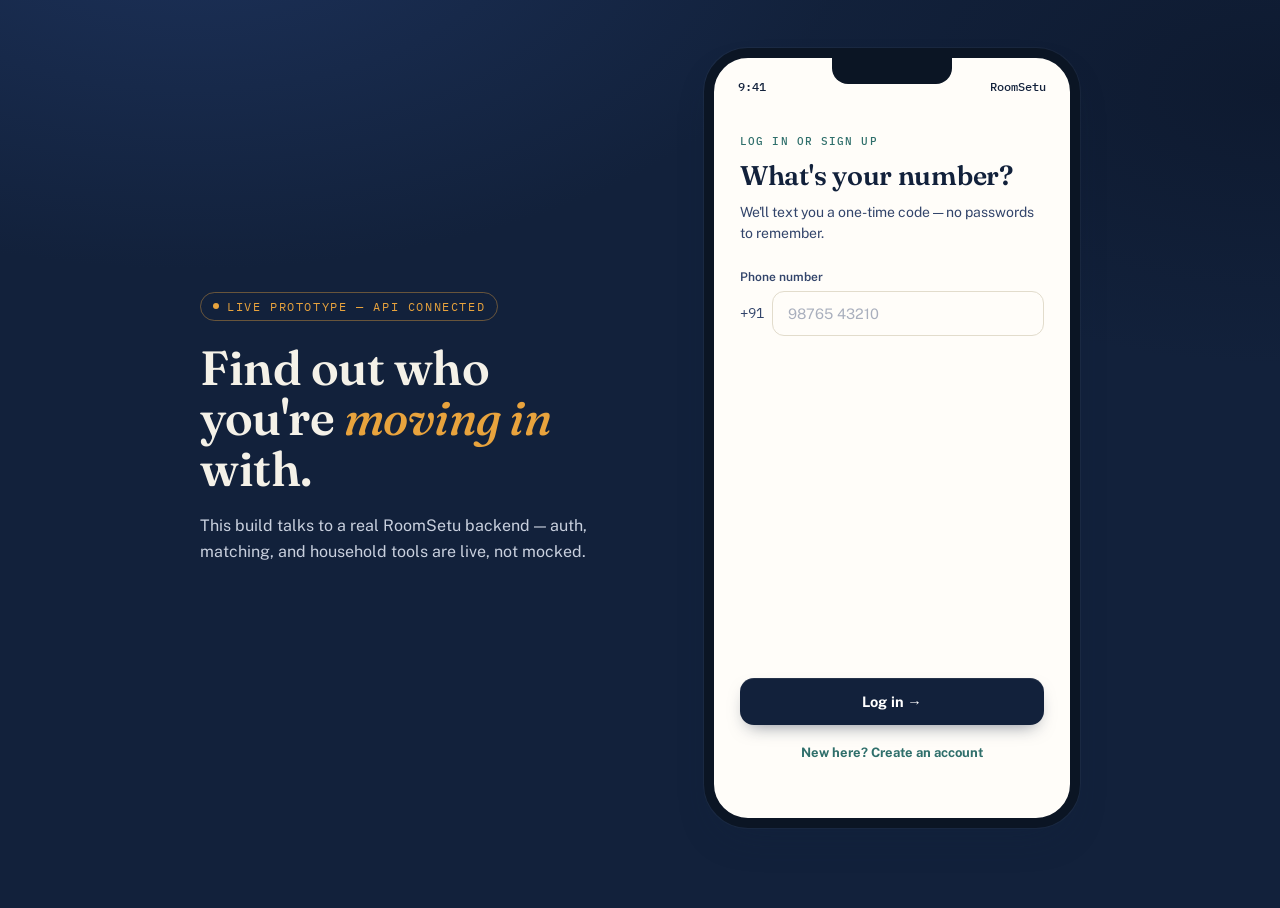
==== commit d43f7012: "fix landing page" ====
--- a/app/index.html
+++ b/app/index.html
@@ -4,11 +4,13 @@
 <meta charset="UTF-8" />
 <meta name="viewport" content="width=device-width, initial-scale=1.0, viewport-fit=cover" />
 <meta name="theme-color" content="#FFFDF9" />
-<meta name="mobile-web-app-capable" content="yes" /><title>RoomSetu — Live Prototype</title>
+<meta name="mobile-web-app-capable" content="yes" />
+<link rel="stylesheet" href="css/polish.css">
+
 <link rel="preconnect" href="https://fonts.googleapis.com">
 <link href="https://fonts.googleapis.com/css2?family=Fraunces:ital,opsz,wght@0,9..144,400;0,9..144,500;0,9..144,600;0,9..144,700;1,9..144,500&family=Public+Sans:wght@400;500;600;700;800&family=IBM+Plex+Mono:wght@400;500&display=swap" rel="stylesheet">
 <link rel="stylesheet" href="css/style.css">
-<link rel="stylesheet" href="css/polish.css">
+
 </head>
 <body>
 
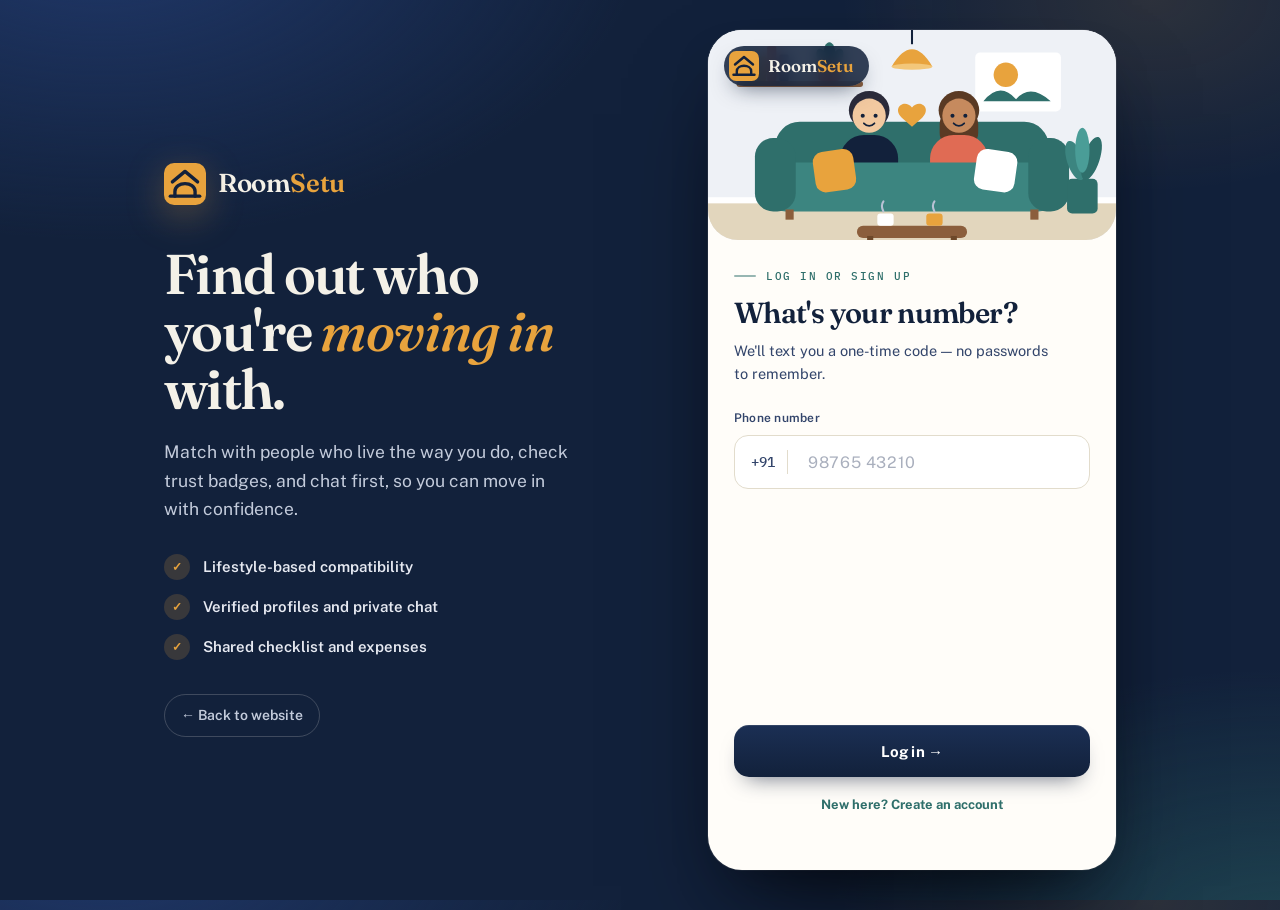
==== commit 02fc9fe0: "update index of app" ====
--- a/app/index.html
+++ b/app/index.html
@@ -2,23 +2,30 @@
 <html lang="en">
 <head>
 <meta charset="UTF-8" />
+<title>RoomSetu — Find your flatmate</title>
+<meta name="description" content="Log in to RoomSetu to match with flatmates, chat, and manage your move-in.">
 <meta name="viewport" content="width=device-width, initial-scale=1.0, viewport-fit=cover" />
-<meta name="theme-color" content="#FFFDF9" />
+<meta name="theme-color" content="#12213B" />
+<link rel="icon" type="image/svg+xml" href="../logo/favicon.svg">
+<link rel="icon" type="image/png" sizes="32x32" href="../logo/favicon-32.png">
+<link rel="apple-touch-icon" href="../logo/apple-touch-icon-180.png">
 <meta name="mobile-web-app-capable" content="yes" />
-<link rel="stylesheet" href="css/polish.css">
-
 <link rel="preconnect" href="https://fonts.googleapis.com">
 <link href="https://fonts.googleapis.com/css2?family=Fraunces:ital,opsz,wght@0,9..144,400;0,9..144,500;0,9..144,600;0,9..144,700;1,9..144,500&family=Public+Sans:wght@400;500;600;700;800&family=IBM+Plex+Mono:wght@400;500&display=swap" rel="stylesheet">
 <link rel="stylesheet" href="css/style.css">
+<link rel="stylesheet" href="css/polish.css">
 
 </head>
 <body>
 
 <div class="stage">
   <div class="panel">
-    <button class="eyebrow" onclick="toggleApiConfig()">Live Prototype — API Connected</button>
+    <a class="brand" href="../"><svg class="logo-mark" viewBox="0 0 100 100" aria-hidden="true"><rect width="100" height="100" rx="24" fill="#E8A33D"/><path d="M20 45 L50 20 L80 45" fill="none" stroke="#12213B" stroke-width="8" stroke-linecap="round" stroke-linejoin="round"/><path d="M26 79 V68 C26 43 74 43 74 68 V79" fill="none" stroke="#12213B" stroke-width="8" stroke-linecap="round" stroke-linejoin="round"/><path d="M15 79 H85" fill="none" stroke="#12213B" stroke-width="8" stroke-linecap="round"/></svg><span>Room<b>Setu</b></span></a>
+    <button class="eyebrow dev-only" onclick="toggleApiConfig()">API settings</button>
     <h1>Find out who<br>you're <em>moving in</em><br>with.</h1>
-    <p class="lede">This build talks to a real RoomSetu backend — auth, matching, and household tools are live, not mocked.</p>
+    <p class="lede">Match with people who live the way you do, check trust badges, and chat first, so you can move in with confidence.</p>
+    <ul class="panel-points"><li>Lifestyle-based compatibility</li><li>Verified profiles and private chat</li><li>Shared checklist and expenses</li></ul>
+    <a class="back-link" href="../">← Back to website</a>
 
     <div class="api-config" id="api-config" style="display:none;">
       <label>Backend API base URL</label>
@@ -39,11 +46,12 @@
 
       <!-- LOADING -->
       <div class="view active" id="view-loading">
-        <div class="loading-screen"><div class="spinner"></div><p>Connecting to RoomSetu...</p></div>
+        <div class="loading-screen"><svg class="logo-mark load-mark" viewBox="0 0 100 100" aria-hidden="true"><rect width="100" height="100" rx="24" fill="#E8A33D"/><path d="M20 45 L50 20 L80 45" fill="none" stroke="#12213B" stroke-width="8" stroke-linecap="round" stroke-linejoin="round"/><path d="M26 79 V68 C26 43 74 43 74 68 V79" fill="none" stroke="#12213B" stroke-width="8" stroke-linecap="round" stroke-linejoin="round"/><path d="M15 79 H85" fill="none" stroke="#12213B" stroke-width="8" stroke-linecap="round"/></svg><div class="spinner"></div><p>Connecting to RoomSetu...</p></div>
       </div>
 
       <!-- AUTH: PHONE -->
       <div class="view" id="view-auth-phone">
+        <div class="auth-banner"><svg viewBox="0 0 400 250" preserveAspectRatio="xMidYMid slice" xmlns="http://www.w3.org/2000/svg" aria-hidden="true" focusable="false"><rect width="400" height="250" fill="#EEF1F6"/><rect y="190" width="400" height="60" fill="#E2D6BD"/><rect y="186" width="400" height="6" fill="#fff"/><rect x="28" y="72" width="124" height="6" rx="3" fill="#8B5E3C"/><rect x="36" y="42" width="9" height="30" rx="1.5" fill="#2F6F6B"/><rect x="48" y="48" width="9" height="24" rx="1.5" fill="#E8A33D"/><rect x="58" y="38" width="9" height="34" rx="1.5" fill="#E06B54"/><rect x="70" y="46" width="9" height="26" rx="1.5" fill="#33456B"/><rect x="108" y="54" width="22" height="18" rx="4" fill="#E06B54"/><ellipse cx="119" cy="46" rx="6" ry="12" fill="#2F6F6B"/><ellipse cx="112" cy="49" rx="5" ry="9" fill="#3C8580" transform="rotate(-24 112 49)"/><ellipse cx="127" cy="49" rx="5" ry="9" fill="#3C8580" transform="rotate(24 127 49)"/><rect x="262" y="44" width="84" height="58" rx="5" fill="#fff"/><circle cx="292" cy="66" r="12" fill="#E8A33D"/><path d="M270 92 q16 -20 32 -2 q14 -16 34 2 Z" fill="#2F6F6B"/><rect x="199" y="0" width="2" height="36" fill="#12213B"/><path d="M180 58 q20 -34 40 0 Z" fill="#E8A33D"/><ellipse cx="200" cy="58" rx="20" ry="3" fill="#F3C77A"/><rect x="66" y="112" width="268" height="86" rx="24" fill="#2F6F6B"/><rect x="129.7" y="125.0" width="56.7" height="67.2" rx="23.1" fill="#12213B"/><ellipse cx="158" cy="100.8" rx="19.9" ry="18.9" fill="#2B2B3A"/><ellipse cx="158" cy="106.1" rx="16.3" ry="16.8" fill="#F2C9A0"/><circle cx="151.7" cy="106.1" r="2.0" fill="#12213B"/><circle cx="164.3" cy="106.1" r="2.0" fill="#12213B"/><path d="M152.8 113.5 Q158 118.7 163.2 113.5" fill="none" stroke="#12213B" stroke-width="1.7" stroke-linecap="round"/><rect x="227.1" y="99.8" width="37.8" height="37.8" rx="14.7" fill="#5A3A24"/><rect x="217.7" y="125.0" width="56.7" height="67.2" rx="23.1" fill="#E06B54"/><ellipse cx="246" cy="100.8" rx="19.9" ry="18.9" fill="#5A3A24"/><ellipse cx="246" cy="106.1" rx="16.3" ry="16.8" fill="#C68A5E"/><circle cx="239.7" cy="106.1" r="2.0" fill="#12213B"/><circle cx="252.3" cy="106.1" r="2.0" fill="#12213B"/><path d="M240.8 113.5 Q246 118.7 251.2 113.5" fill="none" stroke="#12213B" stroke-width="1.7" stroke-linecap="round"/><rect x="58" y="152" width="284" height="48" rx="18" fill="#3C8580"/><rect x="46" y="128" width="40" height="72" rx="18" fill="#2F6F6B"/><rect x="314" y="128" width="40" height="72" rx="18" fill="#2F6F6B"/><rect x="104" y="140" width="40" height="40" rx="10" fill="#E8A33D" transform="rotate(-8 124 160)"/><rect x="262" y="140" width="40" height="40" rx="10" fill="#fff" transform="rotate(8 282 160)"/><rect x="76" y="198" width="8" height="10" fill="#8B5E3C"/><rect x="316" y="198" width="8" height="10" fill="#8B5E3C"/><path d="M200 98 c-7 -9 -20 0 -10 10 l10 9 l10 -9 c10 -10 -3 -19 -10 -10 Z" fill="#E8A33D"/><rect x="268" y="54" width="0" height="0"/><rect x="146" y="214" width="108" height="12" rx="6" fill="#8B5E3C"/><rect x="156" y="224" width="6" height="14" fill="#6d4829"/><rect x="238" y="224" width="6" height="14" fill="#6d4829"/><rect x="166" y="202" width="16" height="12" rx="3" fill="#fff"/><rect x="214" y="202" width="16" height="12" rx="3" fill="#E8A33D"/><path d="M172 200 q-3 -6 0 -10 M222 200 q-3 -6 0 -10" fill="none" stroke="#B9C2D4" stroke-width="2" stroke-linecap="round"/><rect x="352" y="168" width="30" height="34" rx="5" fill="#2F6F6B"/><ellipse cx="360" cy="150" rx="8" ry="20" fill="#3C8580" transform="rotate(-18 360 150)"/><ellipse cx="376" cy="148" rx="8" ry="22" fill="#2F6F6B" transform="rotate(18 376 148)"/><ellipse cx="367" cy="140" rx="7" ry="22" fill="#4a9d97"/></svg><div class="auth-brand"><svg class="logo-mark" viewBox="0 0 100 100" aria-hidden="true"><rect width="100" height="100" rx="24" fill="#E8A33D"/><path d="M20 45 L50 20 L80 45" fill="none" stroke="#12213B" stroke-width="8" stroke-linecap="round" stroke-linejoin="round"/><path d="M26 79 V68 C26 43 74 43 74 68 V79" fill="none" stroke="#12213B" stroke-width="8" stroke-linecap="round" stroke-linejoin="round"/><path d="M15 79 H85" fill="none" stroke="#12213B" stroke-width="8" stroke-linecap="round"/></svg><span>Room<b>Setu</b></span></div></div>
         <div class="auth-view">
           <div class="auth-eyebrow">Log in or sign up</div>
           <h2>What's your number?</h2>
@@ -64,6 +72,7 @@
 
       <!-- AUTH: OTP -->
       <div class="view" id="view-auth-otp">
+        <div class="auth-top"><svg class="logo-mark" viewBox="0 0 100 100" aria-hidden="true"><rect width="100" height="100" rx="24" fill="#E8A33D"/><path d="M20 45 L50 20 L80 45" fill="none" stroke="#12213B" stroke-width="8" stroke-linecap="round" stroke-linejoin="round"/><path d="M26 79 V68 C26 43 74 43 74 68 V79" fill="none" stroke="#12213B" stroke-width="8" stroke-linecap="round" stroke-linejoin="round"/><path d="M15 79 H85" fill="none" stroke="#12213B" stroke-width="8" stroke-linecap="round"/></svg><span>Room<b>Setu</b></span></div>
         <div class="auth-view">
           <div class="auth-eyebrow">Step 2 of 2</div>
           <h2>Enter the code</h2>
@@ -158,7 +167,7 @@
       <!-- DISCOVER -->
       <div class="view" id="view-discover">
         <div class="app-header">
-          <div class="logo"><span class="dot"></span>RoomSetu</div>
+          <div class="logo"><svg class="logo-mark" viewBox="0 0 100 100" aria-hidden="true"><rect width="100" height="100" rx="24" fill="#E8A33D"/><path d="M20 45 L50 20 L80 45" fill="none" stroke="#12213B" stroke-width="8" stroke-linecap="round" stroke-linejoin="round"/><path d="M26 79 V68 C26 43 74 43 74 68 V79" fill="none" stroke="#12213B" stroke-width="8" stroke-linecap="round" stroke-linejoin="round"/><path d="M15 79 H85" fill="none" stroke="#12213B" stroke-width="8" stroke-linecap="round"/></svg>RoomSetu</div>
           <button class="icon-btn" onclick="discoverMode === 'listings' ? loadListings() : loadDiscover()">↻</button>
         </div>
         <div class="sub-nav">
@@ -172,7 +181,7 @@
 
       <!-- MATCHES -->
       <div class="view" id="view-matches">
-        <div class="app-header"><div class="logo"><span class="dot"></span>Matches</div></div>
+        <div class="app-header"><div class="logo"><svg class="logo-mark" viewBox="0 0 100 100" aria-hidden="true"><rect width="100" height="100" rx="24" fill="#E8A33D"/><path d="M20 45 L50 20 L80 45" fill="none" stroke="#12213B" stroke-width="8" stroke-linecap="round" stroke-linejoin="round"/><path d="M26 79 V68 C26 43 74 43 74 68 V79" fill="none" stroke="#12213B" stroke-width="8" stroke-linecap="round" stroke-linejoin="round"/><path d="M15 79 H85" fill="none" stroke="#12213B" stroke-width="8" stroke-linecap="round"/></svg>Matches</div></div>
         <div id="matches-list"><div class="loading-screen"><div class="spinner"></div><p>Loading...</p></div></div>
       </div>
 
@@ -209,7 +218,7 @@
 
       <!-- HOUSEHOLDS LIST -->
       <div class="view" id="view-checklist">
-        <div class="app-header"><div class="logo"><span class="dot"></span>Households</div></div>
+        <div class="app-header"><div class="logo"><svg class="logo-mark" viewBox="0 0 100 100" aria-hidden="true"><rect width="100" height="100" rx="24" fill="#E8A33D"/><path d="M20 45 L50 20 L80 45" fill="none" stroke="#12213B" stroke-width="8" stroke-linecap="round" stroke-linejoin="round"/><path d="M26 79 V68 C26 43 74 43 74 68 V79" fill="none" stroke="#12213B" stroke-width="8" stroke-linecap="round" stroke-linejoin="round"/><path d="M15 79 H85" fill="none" stroke="#12213B" stroke-width="8" stroke-linecap="round"/></svg>Households</div></div>
         <div id="household-list"><div class="loading-screen"><div class="spinner"></div><p>Loading...</p></div></div>
       </div>
 
@@ -355,7 +364,7 @@
 
       
       <div class="view" id="view-me">
-        <div class="app-header"><div class="logo"><span class="dot"></span>Profile</div></div>
+        <div class="app-header"><div class="logo"><svg class="logo-mark" viewBox="0 0 100 100" aria-hidden="true"><rect width="100" height="100" rx="24" fill="#E8A33D"/><path d="M20 45 L50 20 L80 45" fill="none" stroke="#12213B" stroke-width="8" stroke-linecap="round" stroke-linejoin="round"/><path d="M26 79 V68 C26 43 74 43 74 68 V79" fill="none" stroke="#12213B" stroke-width="8" stroke-linecap="round" stroke-linejoin="round"/><path d="M15 79 H85" fill="none" stroke="#12213B" stroke-width="8" stroke-linecap="round"/></svg>Profile</div></div>
         <div class="me-hero">
           <div class="avatar" id="me-avatar" style="background:#C8811F;">A</div>
           <h2 id="me-name">—</h2>
@@ -388,14 +397,15 @@
       </div>
 
       <div class="bottom-nav" id="bottom-nav" style="display:none;">
-        <button class="nav-btn active" data-tab="discover" onclick="showTab('discover')">Discover</button>
-        <button class="nav-btn" data-tab="matches" onclick="showTab('matches')">Matches <span class="badge" id="incoming-badge" style="display:none;"></span></button>
-        <button class="nav-btn" data-tab="checklist" onclick="showTab('checklist')">Household</button>
-        <button class="nav-btn" data-tab="me" onclick="showTab('me')">Profile <span class="badge" id="messages-badge" style="display:none;"></span></button>      </div>
+        <button class="nav-btn active" data-tab="discover" onclick="showTab('discover')"><svg viewBox="0 0 24 24" aria-hidden="true"><circle cx="12" cy="12" r="9"/><path d="M15.8 8.2l-2.1 5.5-5.5 2.1 2.1-5.5z"/></svg>Discover</button>
+        <button class="nav-btn" data-tab="matches" onclick="showTab('matches')"><svg viewBox="0 0 24 24" aria-hidden="true"><path d="M12 20.5s-7.5-4.6-7.5-10.3A4.3 4.3 0 0 1 12 7.6a4.3 4.3 0 0 1 7.5 2.6c0 5.7-7.5 10.3-7.5 10.3z"/></svg>Matches <span class="badge" id="incoming-badge" style="display:none;"></span></button>
+        <button class="nav-btn" data-tab="checklist" onclick="showTab('checklist')"><svg viewBox="0 0 24 24" aria-hidden="true"><path d="M3.5 11.5L12 4.5l8.5 7"/><path d="M5.5 10.5v9.5h13v-9.5"/><path d="M10 20v-5.5h4V20"/></svg>Household</button>
+        <button class="nav-btn" data-tab="me" onclick="showTab('me')"><svg viewBox="0 0 24 24" aria-hidden="true"><circle cx="12" cy="8" r="4"/><path d="M4.5 21c0-4.2 3.4-6.8 7.5-6.8s7.5 2.6 7.5 6.8"/></svg>Profile <span class="badge" id="messages-badge" style="display:none;"></span></button>      </div>
     </div>
   </div>
 </div>
 
+  <script>if(/[?&]dev\b/.test(location.search))document.documentElement.classList.add("dev");</script>
   <script src="js/state.js"></script>
   <script src="js/api.js"></script>
   <script src="js/ui.js"></script>
--- a/app/css/polish.css
+++ b/app/css/polish.css
@@ -1,251 +1,317 @@
-/* RoomSetu UI polish — load AFTER style.css. Pure overrides; no HTML/JS changes needed.
-   To undo: remove the <link> to this file. */
+/* RoomSetu web app — polish v2
+   Load AFTER style.css:
+     <link rel="stylesheet" href="css/style.css">
+     <link rel="stylesheet" href="css/polish.css">
+   Pure overrides. To undo, remove the polish.css link. */
 
 :root{
-  --ease: cubic-bezier(.2,.8,.2,1);
-  --radius-card: 20px;
-  --ring: 0 0 0 3px rgba(232,163,61,.28);
-}
-
-::selection{ background:rgba(232,163,61,.35); }
-button{ font-family:inherit; -webkit-tap-highlight-color:transparent; }
-button, .opt-chip, .feat-chip, .match-card, .listing-card, .household-row, .settings-row, .check-item{
-  transition: transform .18s var(--ease), box-shadow .2s var(--ease), background-color .18s var(--ease),
-              border-color .18s var(--ease), color .18s var(--ease), opacity .18s var(--ease);
-}
-
-/* ---------- Page + phone ---------- */
-body{ padding:32px 20px 48px; }
+  --ease:cubic-bezier(.2,.8,.2,1);
+  --ring:0 0 0 3px rgba(232,163,61,.32);
+  --r-card:22px;
+  --shadow-soft:0 14px 30px -20px rgba(18,33,59,.4);
+}
+
+html{ -webkit-text-size-adjust:100%; text-size-adjust:100%; scroll-behavior:smooth; }
+body{
+  font-size:15px; line-height:1.5; -webkit-font-smoothing:antialiased; text-rendering:optimizeLegibility;
+  background:
+    radial-gradient(900px 520px at 8% -8%, #20386a 0%, transparent 60%),
+    radial-gradient(760px 460px at 100% 105%, rgba(47,111,107,.45) 0%, transparent 60%),
+    radial-gradient(520px 320px at 90% 0%, rgba(232,163,61,.12) 0%, transparent 60%),
+    var(--ink);
+  align-items:center; padding:28px 24px;
+}
+::selection{ background:rgba(232,163,61,.4); color:var(--ink); }
+button{ font-family:inherit; -webkit-tap-highlight-color:transparent; touch-action:manipulation; }
+h1,h2,h3{ text-wrap:balance; font-optical-sizing:auto; }
+p{ text-wrap:pretty; }
+
+button, .opt-chip, .feat-chip, .match-card, .listing-card, .household-row, .settings-row, .check-item, .req-row{
+  transition:transform .18s var(--ease), box-shadow .22s var(--ease), background-color .18s var(--ease),
+             border-color .18s var(--ease), color .18s var(--ease), opacity .18s var(--ease);
+}
+
+/* ====================== DESKTOP SHELL ====================== */
+.stage{ max-width:1080px; gap:84px; align-items:center; justify-content:center; flex-wrap:nowrap; }
+
+/* Left brand panel */
+.panel{ flex:1 1 420px; max-width:460px; padding-top:0; }
+.panel .brand{ display:inline-flex; align-items:center; gap:12px; text-decoration:none; color:#F4F1E8;
+  font-family:'Fraunces',serif; font-weight:600; font-size:26px; letter-spacing:-.015em; margin-bottom:40px; }
+.panel .brand .logo-mark{ width:42px; height:42px; filter:drop-shadow(0 10px 18px rgba(232,163,61,.3)); }
+.panel .brand b{ color:var(--saffron); font-weight:inherit; }
+.panel h1{ font-size:clamp(40px,4.6vw,56px); line-height:1.03; letter-spacing:-.03em; margin:0 0 20px; text-wrap:balance; }
+.panel h1 em{ color:var(--saffron); font-weight:500; letter-spacing:-.02em; }
+.panel p.lede{ font-size:17.5px; line-height:1.65; color:#C3CBDB; margin:0 0 30px; max-width:30em; }
+.panel-points{ list-style:none; padding:0; margin:0 0 34px; display:grid; gap:14px; }
+.panel-points li{ display:flex; align-items:center; gap:13px; color:#E7EAF2; font-weight:600; font-size:15px; }
+.panel-points li::before{ content:"✓"; flex:0 0 26px; height:26px; border-radius:50%; background:rgba(232,163,61,.18); color:var(--saffron);
+  display:flex; align-items:center; justify-content:center; font-size:12px; font-weight:800; }
+.back-link{ display:inline-flex; align-items:center; gap:8px; color:#C3CBDB; text-decoration:none; font-weight:600; font-size:14px;
+  padding:10px 16px; border:1px solid rgba(244,241,232,.2); border-radius:100px; }
+.back-link:hover{ background:rgba(244,241,232,.08); color:#fff; }
+.dev-only{ display:none !important; }
+html.dev .dev-only{ display:inline-flex !important; }
+
+/* The app card (no fake phone chrome) */
 .phone{
-  height:min(780px, calc(100vh - 64px));
-  min-height:620px;
-  box-shadow: 0 40px 80px -30px rgba(0,0,0,.65), 0 18px 40px -18px rgba(18,33,59,.5), 0 0 0 1px rgba(255,255,255,.06);
-}
-.status-bar{ color:var(--ink); }
-.panel h1{ letter-spacing:-.01em; }
-.panel .eyebrow:hover{ background:rgba(232,163,61,.12); }
-
-/* View switch animation */
-.view.active{ animation: viewIn .28s var(--ease); }
-@keyframes viewIn{ from{ opacity:0; transform:translateY(8px); } to{ opacity:1; transform:none; } }
-
-/* ---------- Buttons ---------- */
+  width:408px; height:min(840px, calc(100vh - 56px)); height:min(840px, calc(100dvh - 56px)); min-height:620px;
+  border:none; border-radius:34px; background:var(--paper);
+  box-shadow:0 50px 100px -34px rgba(0,0,0,.75), 0 24px 50px -24px rgba(8,16,32,.6), 0 0 0 1px rgba(255,255,255,.1);
+}
+.notch, .status-bar{ display:none !important; }
+.phone-wrap{ position:relative; }
+.phone-wrap::before{ content:""; position:absolute; inset:-40px; z-index:-1; border-radius:60px;
+  background:radial-gradient(closest-side, rgba(232,163,61,.2), transparent 72%); filter:blur(18px); }
+
+.view{ scroll-behavior:smooth; }
+.view.active{ animation:viewIn .3s var(--ease); }
+@keyframes viewIn{ from{ opacity:0; transform:translateY(10px); } to{ opacity:1; transform:none; } }
+
+/* ====================== BRAND BITS ====================== */
+.logo-mark{ display:block; flex:0 0 auto; }
+.app-header .logo{ gap:9px; letter-spacing:-.01em; }
+.app-header .logo .logo-mark{ width:28px; height:28px; }
+.app-header{ padding:20px 22px 14px; }
+.app-header .logo .dot{ box-shadow:0 0 0 4px rgba(232,163,61,.22); }
+
+/* loading */
+.load-mark{ width:62px; height:62px; animation:pulse 1.8s ease-in-out infinite; filter:drop-shadow(0 14px 22px rgba(232,163,61,.35)); }
+@keyframes pulse{ 0%,100%{ transform:scale(1); } 50%{ transform:scale(1.08); } }
+.loading-screen{ gap:16px; }
+.loading-screen .spinner{ width:26px; height:26px; border-color:rgba(18,33,59,.1); border-top-color:var(--saffron); }
+.loading-screen p{ font-weight:500; }
+
+/* ====================== AUTH ====================== */
+.auth-banner{ position:relative; flex:0 0 auto; height:210px; overflow:hidden; border-radius:0 0 30px 30px; background:var(--mist); }
+.auth-banner svg{ display:block; width:100%; height:100%; }
+.auth-banner .auth-brand{ position:absolute; left:16px; top:16px; z-index:2; display:flex; align-items:center; gap:9px;
+  color:#F4F1E8; font-family:'Fraunces',serif; font-weight:600; font-size:17px; padding:5px 15px 5px 5px;
+  background:rgba(18,33,59,.86); backdrop-filter:blur(8px); -webkit-backdrop-filter:blur(8px); border-radius:100px;
+  box-shadow:0 10px 22px -10px rgba(18,33,59,.7); }
+.auth-banner .auth-brand .logo-mark{ width:30px; height:30px; }
+.auth-banner .auth-brand b{ color:var(--saffron); font-weight:inherit; }
+.auth-top{ display:flex; align-items:center; gap:9px; padding:22px 26px 0; font-family:'Fraunces',serif; font-weight:600; font-size:19px; }
+.auth-top .logo-mark{ width:30px; height:30px; }
+.auth-top b{ color:var(--saffron-deep); font-weight:inherit; }
+
+.auth-view{ padding:28px 26px 24px; }
+.auth-eyebrow{ display:flex; align-items:center; gap:10px; letter-spacing:.14em; }
+.auth-eyebrow::before{ content:""; width:22px; height:2px; border-radius:2px; background:currentColor; opacity:.5; }
+.auth-view h2, .ob-heading{ font-size:29px; letter-spacing:-.022em; line-height:1.12; }
+.auth-view p.hint{ font-size:14.5px; line-height:1.6; margin-bottom:24px; }
+
+.field label{ font-size:12px; letter-spacing:.02em; margin-bottom:8px; }
+.field input, .field select, textarea{ background:#fff; border-radius:14px; padding:14px 16px; min-height:52px; }
+.field input::placeholder, textarea::placeholder, .add-row input::placeholder, .thread-input input::placeholder{ color:#a9afbd; }
+.field input:focus, .field select:focus, .add-row input:focus, .thread-input input:focus, .otp-boxes input:focus, textarea:focus{
+  border-color:var(--saffron); box-shadow:var(--ring); outline:none; }
+.field select{ appearance:none; -webkit-appearance:none; padding-right:40px;
+  background-image:linear-gradient(45deg,transparent 50%,var(--ink-soft) 50%),linear-gradient(135deg,var(--ink-soft) 50%,transparent 50%);
+  background-position:calc(100% - 22px) 55%, calc(100% - 17px) 55%; background-size:5px 5px; background-repeat:no-repeat; }
+
+/* +91 phone box as one joined field */
+.field .phone-prefix{ gap:0; background:#fff; border:1.5px solid var(--line); border-radius:14px; padding-left:16px; overflow:hidden; transition:border-color .18s, box-shadow .18s; }
+.field .phone-prefix:focus-within{ border-color:var(--saffron); box-shadow:var(--ring); }
+.field .phone-prefix span{ font-weight:500; padding-right:12px; margin-right:4px; border-right:1.5px solid var(--line); line-height:24px; }
+.field .phone-prefix input{ border:none; box-shadow:none !important; border-radius:0; background:transparent; letter-spacing:.04em; font-size:16px; }
+
+.otp-boxes{ gap:9px; justify-content:space-between; }
+.otp-boxes input{ flex:1 1 0; min-width:0; width:auto; max-width:56px; height:58px; background:#fff; border-radius:14px; font-size:22px; font-weight:500; }
+
+#view-auth-otp .ob-nav{ flex-direction:column; align-items:stretch; gap:4px; padding-top:10px; }
+#view-auth-otp .ob-nav .btn-link{ text-align:center; padding:12px 0; }
+#view-auth-otp .ob-nav .btn-link:disabled{ opacity:.55; cursor:default; text-decoration:none; }
+
+/* ====================== BUTTONS ====================== */
 .btn-primary{
-  background:linear-gradient(180deg, #1a2d4f, var(--ink));
-  box-shadow:0 8px 18px -8px rgba(18,33,59,.55), inset 0 1px 0 rgba(255,255,255,.08);
-  letter-spacing:.01em;
-}
-.btn-primary:hover:not(:disabled){ transform:translateY(-1px); box-shadow:0 12px 22px -8px rgba(18,33,59,.6), inset 0 1px 0 rgba(255,255,255,.1); }
-.btn-primary:active:not(:disabled){ transform:translateY(0) scale(.985); }
+  min-height:52px; border-radius:15px; font-size:15px; letter-spacing:.01em;
+  background:linear-gradient(180deg,#1b2f54,var(--ink));
+  box-shadow:0 12px 22px -12px rgba(18,33,59,.65), inset 0 1px 0 rgba(255,255,255,.1);
+}
+.btn-primary:hover:not(:disabled){ transform:translateY(-1px); box-shadow:0 16px 26px -12px rgba(18,33,59,.7), inset 0 1px 0 rgba(255,255,255,.12); }
+.btn-primary:active:not(:disabled){ transform:scale(.985); }
+.btn-ghost{ border-radius:15px; min-height:52px; background:#fff; }
 .btn-ghost:hover{ background:var(--mist); border-color:#d3cbb6; }
 .btn-ghost:active{ transform:scale(.97); }
 .btn-link:hover{ text-decoration:underline; text-underline-offset:3px; }
+.icon-btn{ background:var(--mist); }
 .icon-btn:hover{ background:#e1e6ef; transform:scale(1.06); }
-.icon-btn:active{ transform:scale(.94); }
-
-/* Visible keyboard focus everywhere */
+.icon-btn:active{ transform:scale(.93); }
 button:focus-visible, .opt-chip:focus-visible, .feat-chip:focus-visible{ outline:none; box-shadow:var(--ring); }
-.field input:focus, .field select:focus, .add-row input:focus, .thread-input input:focus,
-.otp-boxes input:focus, textarea:focus{ border-color:var(--saffron); box-shadow:var(--ring); outline:none; }
-.field input::placeholder, textarea::placeholder, .thread-input input::placeholder{ color:#a9afbd; }
-.field select{ appearance:none; background-image:linear-gradient(45deg,transparent 50%,var(--ink-soft) 50%),linear-gradient(135deg,var(--ink-soft) 50%,transparent 50%);
-  background-position:calc(100% - 20px) 54%, calc(100% - 15px) 54%; background-size:5px 5px,5px 5px; background-repeat:no-repeat; padding-right:38px; }
-
-/* ---------- Auth + onboarding ---------- */
-.auth-view{ padding-top:44px; }
-.auth-view h2, .ob-heading{ letter-spacing:-.01em; }
-.otp-boxes{ gap:9px; }
-.otp-boxes input{ width:46px; height:56px; background:#fff; box-shadow:0 2px 0 rgba(18,33,59,.04); }
-.ob-progress span{ transition:background-color .3s var(--ease); }
-.opt-chip{ background:#fff; }
+
+/* ====================== ONBOARDING ====================== */
+#view-onboarding{ padding:30px 26px 0; }
+.ob-progress{ gap:7px; margin-bottom:26px; }
+.ob-progress span{ height:5px; transition:background-color .35s var(--ease); }
+.ob-progress span.done{ background:linear-gradient(90deg,var(--saffron),#f2b85c); }
+.pd-section-label{ letter-spacing:.14em; }
+.opt-chip{ background:#fff; padding:12px 18px; font-size:14px; }
 .opt-chip:hover{ border-color:var(--ink-soft); color:var(--ink); transform:translateY(-1px); }
 .opt-chip:active{ transform:scale(.96); }
-.opt-chip.selected{ box-shadow:0 8px 16px -8px rgba(18,33,59,.55); }
-
-/* ---------- Header + sub-nav ---------- */
-.app-header{ padding:14px 22px 14px; }
-.app-header .logo .dot{ box-shadow:0 0 0 4px rgba(232,163,61,.22); }
-.sub-nav{ position:relative; }
+.opt-chip.selected{ box-shadow:0 10px 18px -10px rgba(18,33,59,.6); }
+
+/* ====================== HEADERS + TABS ====================== */
+.sub-nav{ margin:0 22px 16px; padding:4px; gap:4px; background:var(--mist); border-radius:16px; }
+.sub-nav .sub-pill{ flex:1; padding:10px 14px; border-radius:12px; background:transparent; color:var(--ink-soft); font-size:13.5px; }
+.sub-nav .sub-pill:hover:not(.on){ color:var(--ink); }
+.sub-nav .sub-pill.on{ background:#fff; color:var(--ink); box-shadow:0 6px 14px -8px rgba(18,33,59,.5), 0 0 0 1px rgba(18,33,59,.04); }
 .sub-pill{ padding:8px 16px; }
-.sub-pill:hover:not(.on){ background:#e1e6ef; color:var(--ink); }
 .sub-pill:active{ transform:scale(.96); }
-.sub-pill.on{ box-shadow:0 6px 14px -6px rgba(18,33,59,.5); }
-
-/* ---------- Bottom nav ---------- */
-.bottom-nav{
-  background:rgba(255,253,249,.92); backdrop-filter:blur(10px);
-  box-shadow:0 -10px 24px -18px rgba(18,33,59,.35);
-}
-.nav-btn{ font-size:11px; letter-spacing:.01em; }
-.nav-btn::before{
-  content:""; position:absolute; top:0; left:50%; width:22px; height:3px; border-radius:0 0 4px 4px;
-  background:var(--saffron); transform:translateX(-50%) scaleX(0); transition:transform .25s var(--ease);
-}
+.thread-header{ background:var(--paper); }
+
+/* ====================== BOTTOM NAV ====================== */
+.bottom-nav{ flex:0 0 76px; background:rgba(255,253,249,.92); backdrop-filter:blur(14px); -webkit-backdrop-filter:blur(14px);
+  box-shadow:0 -12px 28px -22px rgba(18,33,59,.45); }
+.nav-btn{ font-size:11px; letter-spacing:.01em; gap:4px; color:#9aa1b2; }
+.nav-btn svg{ width:23px; height:23px; fill:none; stroke:currentColor; stroke-width:1.8; stroke-linecap:round; stroke-linejoin:round; transition:transform .25s var(--ease), fill .2s; }
+.nav-btn::before{ content:""; position:absolute; top:0; left:50%; width:26px; height:3px; border-radius:0 0 4px 4px; background:var(--saffron);
+  transform:translateX(-50%) scaleX(0); transition:transform .28s var(--ease); }
 .nav-btn.active::before{ transform:translateX(-50%) scaleX(1); }
 .nav-btn:hover{ color:var(--ink-soft); }
 .nav-btn.active{ color:var(--ink); font-weight:700; }
-.nav-btn .badge{ box-shadow:0 0 0 2px var(--paper); }
-
-/* ---------- Cards (roommates + listings) ---------- */
-.match-card, .listing-card{ border-radius:var(--radius-card); }
-.match-card:hover, .listing-card:hover{ transform:translateY(-3px); box-shadow:0 18px 32px -16px rgba(18,33,59,.35); border-color:#d8d0ba; }
-.match-card:active, .listing-card:active{ transform:translateY(-1px) scale(.992); }
-.avatar{ box-shadow:0 6px 14px -6px rgba(18,33,59,.4); }
-.mc-name-row b{ letter-spacing:-.005em; }
-.mc-quote{ background:linear-gradient(135deg, var(--mist), #f6f1e6); }
+.nav-btn.active svg{ fill:rgba(232,163,61,.28); transform:translateY(-1px); }
+.nav-btn .badge{ box-shadow:0 0 0 2px var(--paper); top:6px; }
+
+/* ====================== CARDS ====================== */
+#view-discover .view-body{ padding:2px 22px 26px; }
+.match-card, .listing-card{ border-radius:var(--r-card); background:#fff; box-shadow:var(--shadow-soft); }
+.match-card:hover, .listing-card:hover{ transform:translateY(-3px); box-shadow:0 22px 36px -20px rgba(18,33,59,.42); border-color:#d8d0ba; }
+.match-card:active, .listing-card:active{ transform:scale(.99); }
+.avatar{ box-shadow:0 8px 16px -8px rgba(18,33,59,.5); }
+.mc-name-row b{ font-size:16px; letter-spacing:-.005em; }
+.mc-quote{ background:linear-gradient(135deg,var(--mist),#f6f1e6); }
 .mc-tags{ display:flex; flex-wrap:wrap; gap:6px; }
-.lc-photo{ height:164px; background:var(--mist); }
-.listing-card .lc-rent{ letter-spacing:-.01em; }
+.ring .pct{ font-variant-numeric:tabular-nums; }
+.lc-photo{ height:172px; background:var(--mist); }
+.listing-card .lc-rent{ font-size:22px; letter-spacing:-.015em; font-variant-numeric:tabular-nums; }
 .listing-card .lc-tags .tag, .mc-tags .tag{ background:var(--teal-soft); color:var(--teal); }
 .tag{ white-space:nowrap; }
-
-/* ---------- Bottom sheet ---------- */
-.sheet-overlay{ backdrop-filter:blur(3px); transition:opacity .25s var(--ease); }
-.sheet{ border-radius:28px 28px 0 0; }
+.empty-state{ padding:72px 34px; }
+.empty-state b{ font-family:'Fraunces',serif; font-size:19px; font-weight:600; letter-spacing:-.01em; }
+.empty-state::before{ content:""; display:block; width:84px; height:84px; margin:0 auto 20px; border-radius:26px;
+  background:var(--teal-soft) url("data:image/svg+xml,%3Csvg xmlns='http://www.w3.org/2000/svg' viewBox='0 0 100 100'%3E%3Cpath d='M20 45 L50 20 L80 45' fill='none' stroke='%2312213B' stroke-width='7' stroke-linecap='round' stroke-linejoin='round'/%3E%3Cpath d='M26 79 V68 C26 43 74 43 74 68 V79' fill='none' stroke='%23E8A33D' stroke-width='7' stroke-linecap='round' stroke-linejoin='round'/%3E%3Cpath d='M15 79 H85' fill='none' stroke='%2312213B' stroke-width='7' stroke-linecap='round'/%3E%3C/svg%3E") center/52px no-repeat; }
+
+/* ====================== SHEET ====================== */
+.sheet-overlay{ backdrop-filter:blur(4px); -webkit-backdrop-filter:blur(4px); background:rgba(11,21,36,.45); }
+.sheet{ border-radius:30px 30px 0 0; }
+.sheet-handle{ width:44px; height:5px; }
 .verified-strip{ box-shadow:inset 0 0 0 1px rgba(47,111,107,.18); }
 .compat-bar{ height:9px; }
-.compat-bar i{ background:linear-gradient(90deg, var(--teal), #4a9d97); transition:width .6s var(--ease); }
-.ai-summary-box{ border:1px solid rgba(47,111,107,.15); }
-
-/* ---------- Lists (requests, households, inbox) ---------- */
+.compat-bar i{ background:linear-gradient(90deg,var(--teal),#4a9d97); transition:width .6s var(--ease); }
+.ai-summary-box{ border:1px solid rgba(47,111,107,.16); }
+.pd-hero .avatar{ box-shadow:0 14px 26px -12px rgba(18,33,59,.55); }
+
+/* ====================== LISTS ====================== */
 .req-row, .household-row, .lc-my-row{ background:transparent; }
-.req-row:hover, .household-row:hover{ background:rgba(238,241,246,.65); }
-.req-actions button{ box-shadow:0 6px 12px -6px rgba(18,33,59,.45); }
+.req-row:hover, .household-row:hover{ background:rgba(238,241,246,.7); }
+.req-actions button{ box-shadow:0 8px 14px -8px rgba(18,33,59,.5); }
 .req-actions button:hover{ transform:scale(1.08); }
 .req-actions button:active{ transform:scale(.92); }
-.section-title{ padding-top:20px; }
-
-/* ---------- Household ---------- */
-.card-block{ box-shadow:0 10px 24px -18px rgba(18,33,59,.3); }
+.section-title{ padding-top:22px; }
+.card-block{ box-shadow:var(--shadow-soft); border-radius:20px; }
 .split-bar{ height:12px; }
 .checkbox{ transition:all .2s var(--ease); }
 .checkbox.on{ transform:scale(1.05); }
-.check-item:hover .checkbox:not(.on){ border-color:var(--teal); }
 .add-row button:hover{ transform:translateY(-1px); }
 
-/* ---------- Chat ---------- */
-.thread-header{ background:var(--paper); }
-.thread-body{ background:linear-gradient(180deg, #fbf8f1, var(--paper)); scroll-behavior:smooth; }
-.bubble{ animation:bubbleIn .22s var(--ease); box-shadow:0 2px 6px -3px rgba(18,33,59,.18); word-wrap:break-word; overflow-wrap:anywhere; }
-.bubble.me{ background:linear-gradient(180deg, #1a2d4f, var(--ink)); }
+/* ====================== CHAT ====================== */
+.thread-body{ background:linear-gradient(180deg,#fbf8f1,var(--paper)); scroll-behavior:smooth; }
+.bubble{ animation:bubbleIn .24s var(--ease); box-shadow:0 3px 8px -4px rgba(18,33,59,.22); overflow-wrap:anywhere; font-size:14px; }
+.bubble.me{ background:linear-gradient(180deg,#1b2f54,var(--ink)); }
 .bubble.them{ background:#fff; border:1px solid var(--line); }
-@keyframes bubbleIn{ from{ opacity:0; transform:translateY(6px) scale(.98); } to{ opacity:1; transform:none; } }
-.thread-input{ background:var(--paper); }
+@keyframes bubbleIn{ from{ opacity:0; transform:translateY(8px) scale(.98); } to{ opacity:1; transform:none; } }
+.thread-input{ background:var(--paper); padding:12px 16px 14px; }
+.thread-input input{ background:#fff; padding:12px 18px; font-size:14.5px; }
+.send-btn{ width:44px; height:44px; background:linear-gradient(180deg,#1b2f54,var(--ink)); box-shadow:0 8px 16px -8px rgba(18,33,59,.7); }
 .send-btn:hover{ transform:scale(1.07); }
 .send-btn:active{ transform:scale(.92); }
 
-/* ---------- Profile (Me) ---------- */
-.me-hero{ padding-top:4px; }
-.trust-meter{ border:1px solid rgba(47,111,107,.12); }
-.trust-track i{ background:linear-gradient(90deg, var(--teal), #4a9d97); transition:width .8s var(--ease); }
-.settings-list{ background:var(--paper); border:1px solid var(--line); border-radius:18px; padding:2px 14px; margin-bottom:22px; }
+/* ====================== PROFILE ====================== */
+.me-hero .avatar{ width:88px; height:88px; font-size:32px; border-radius:26px; box-shadow:0 18px 30px -14px rgba(18,33,59,.55); }
+.me-hero h2{ letter-spacing:-.015em; }
+.trust-meter{ border:1px solid rgba(47,111,107,.14); border-radius:18px; }
+.trust-track{ height:8px; }
+.trust-track i{ background:linear-gradient(90deg,var(--teal),#4a9d97); transition:width .8s var(--ease); }
+.settings-list{ background:#fff; border:1px solid var(--line); border-radius:20px; padding:2px 14px; margin-bottom:24px; box-shadow:var(--shadow-soft); }
 .settings-row:last-child{ border-bottom:none; }
 .settings-row[onclick]:hover{ background:rgba(238,241,246,.7); }
 .settings-row[onclick]:hover .si{ background:#e1e6ef; }
 .settings-row[onclick]:active{ transform:scale(.99); }
-.settings-row[onclick]::after{ content:"›"; color:#b5bac7; font-size:20px; line-height:1; margin-left:2px; }
-
-/* ---------- Photos + features ---------- */
+.settings-row[onclick]::after{ content:"›"; color:#b5bac7; font-size:22px; line-height:1; margin-left:2px; }
+.settings-row .si{ border-radius:12px; }
+
+/* ====================== LISTINGS + FORMS ====================== */
 .photo-tile{ box-shadow:inset 0 0 0 1px var(--line); }
+.photo-add{ background:#fff; }
 .photo-add:hover{ border-color:var(--saffron); color:var(--saffron-deep); background:#fff8ec; }
 .photo-remove:hover{ background:var(--coral); }
+.feat-chip{ background:#fff; padding:9px 14px; }
 .feat-chip:hover{ border-color:var(--ink-soft); }
 .feat-chip:active{ transform:scale(.96); }
+.feat-chip.on{ box-shadow:0 8px 14px -10px rgba(47,111,107,.7); }
 .autocomplete-dropdown{ border-radius:14px; }
 .autocomplete-item{ transition:background-color .15s; }
 .filter-panel{ border:1px solid var(--line); }
-
-/* ---------- Toast, loading, empty ---------- */
-.toast-item{ border-radius:14px; font-weight:500; backdrop-filter:blur(6px); }
-.loading-screen .spinner{ border-color:rgba(18,33,59,.1); border-top-color:var(--saffron); }
-.empty-state{ padding:64px 32px; }
-.empty-state b{ font-family:'Fraunces', serif; font-size:17px; font-weight:600; }
-
-/* ---------- Status pills ---------- */
 .status-pill{ letter-spacing:.04em; }
 
-/* ---------- Responsive ---------- */
+/* ====================== TOASTS ====================== */
+.toast-item{ border-radius:14px; font-weight:600; backdrop-filter:blur(6px); -webkit-backdrop-filter:blur(6px); }
+
+/* ====================== API PANEL (dev only) ====================== */
+.api-config{ border-radius:16px; }
+
+/* ====================== TABLET + PHONE ====================== */
 @media (max-width:900px){
-  .stage{ gap:32px; }
-  .panel{ max-width:520px; text-align:center; }
-  .panel p.lede{ margin-left:auto; margin-right:auto; }
-  .panel h1{ font-size:40px; }
-}
-/* Global touch hygiene */
-html{ -webkit-text-size-adjust:100%; text-size-adjust:100%; }
-button, .opt-chip, .feat-chip, .nav-btn, .settings-row, .match-card, .listing-card, .household-row, .check-item{
-  touch-action:manipulation; -webkit-user-select:none; user-select:none;
-}
-input, textarea{ -webkit-user-select:text; user-select:text; }
-
-/* ===== APP MODE: real phones (and small touch tablets) =====
-   The fake phone frame, notch, fake status bar and left marketing panel are dropped;
-   the app fills the whole screen like a native app. */
+  .stage{ flex-direction:column; gap:0; }
+  .panel{ display:none; }
+}
+@media (max-width:900px) and (min-width:521px){
+  body{ padding:24px 16px; }
+}
 @media (max-width:520px), (hover:none) and (pointer:coarse) and (max-width:900px){
-  html, body{ height:100%; overscroll-behavior:none; }
-  body{ display:block; padding:0; min-height:100vh; min-height:100dvh; background:var(--paper); }
-  .stage{ display:block; max-width:none; width:100%; gap:0; }
-  .panel{ display:none; }
-  .phone-wrap{ width:100%; }
+  html, body{ height:100%; }
+  body{ display:block; padding:0; min-height:100vh; min-height:100dvh; background:var(--paper); overscroll-behavior:none; }
+  .stage{ display:block; max-width:none; width:100%; }
+  .phone-wrap{ width:100%; } .phone-wrap::before{ display:none; }
   .phone{
-    width:100%; max-width:none; min-height:0;
-    height:100vh; height:100dvh;
-    border:none; border-radius:0; box-shadow:none;
-    padding-top:env(safe-area-inset-top);
+    width:100%; max-width:none; min-height:0; height:100vh; height:100dvh;
+    border-radius:0; box-shadow:none; padding-top:env(safe-area-inset-top);
   }
-  .notch, .status-bar{ display:none; }
-
-  /* Home-indicator safe area */
-  .bottom-nav{ flex:0 0 auto; height:calc(66px + env(safe-area-inset-bottom)); padding-bottom:env(safe-area-inset-bottom); }
-  .thread-input{ padding-bottom:max(12px, env(safe-area-inset-bottom)); }
+  .auth-banner{ margin-top:calc(-1 * env(safe-area-inset-top)); height:calc(200px + env(safe-area-inset-top)); }
+
+  .bottom-nav{ flex:0 0 auto; height:calc(68px + env(safe-area-inset-bottom)); padding-bottom:env(safe-area-inset-bottom); }
+  .thread-input{ padding-bottom:max(14px, env(safe-area-inset-bottom)); }
   .sheet{ max-height:92%; }
   .sheet-body{ padding-bottom:calc(28px + env(safe-area-inset-bottom)); }
-  #toast{ left:16px; right:16px; bottom:calc(84px + env(safe-area-inset-bottom)); }
-
-  /* iOS Safari zooms the page when an input is under 16px. Stop that. */
+  #toast{ left:16px; right:16px; bottom:calc(86px + env(safe-area-inset-bottom)); }
+
+  /* iOS zooms into inputs smaller than 16px */
   input, select, textarea{ font-size:16px !important; }
-  .otp-boxes input{ font-size:20px !important; }
-
-  /* Comfortable tap targets */
+  .otp-boxes input{ font-size:22px !important; }
+
   .icon-btn{ width:40px; height:40px; }
-  .nav-btn{ font-size:11px; }
-  .opt-chip, .feat-chip{ padding-top:11px; padding-bottom:11px; }
   .req-actions button{ width:40px; height:40px; }
   .settings-row{ padding-top:15px; padding-bottom:15px; }
-
-  /* Smooth native-feeling scrolling, no scroll chaining to the page */
   .view, .thread-body, .sheet-body, #conversations-list, #inquiries-list, #my-listings-list, #blocked-list{
-    -webkit-overflow-scrolling:touch; overscroll-behavior:contain;
-  }
-
-  /* Slightly tighter side gutters on small screens */
-  .auth-view{ padding-left:22px; padding-right:22px; }
-  #view-onboarding{ padding-left:22px; padding-right:22px; }
-  .otp-boxes{ justify-content:space-between; }
-  .otp-boxes input{ width:calc((100% - 45px) / 6); }
-}
-
-/* Very small phones (iPhone SE, small Androids) */
+    -webkit-overflow-scrolling:touch; overscroll-behavior:contain; }
+  .auth-view, #view-onboarding{ padding-left:22px; padding-right:22px; }
+  button, .opt-chip, .feat-chip, .nav-btn, .settings-row, .match-card, .listing-card, .household-row, .check-item{ -webkit-user-select:none; user-select:none; }
+  input, textarea{ -webkit-user-select:text; user-select:text; }
+}
 @media (max-width:360px){
-  .auth-view h2, .ob-heading{ font-size:24px; }
+  .auth-view h2, .ob-heading{ font-size:25px; }
   .compat-row .label{ width:96px; font-size:12px; }
   .mc-top{ padding:14px 12px 10px; }
-  .match-card, .listing-card{ margin-bottom:14px; }
-}
-
-/* Short landscape phones: shrink the nav a bit so content has room */
-@media (max-height:480px) and (orientation:landscape){
-  .bottom-nav{ height:calc(52px + env(safe-area-inset-bottom)); }
-  .auth-view{ padding-top:16px; }
-}
-
-/* No sticky hover effects on touch screens */
+}
+@media (max-height:520px) and (orientation:landscape){
+  .auth-banner{ display:none; }
+  .bottom-nav{ height:calc(54px + env(safe-area-inset-bottom)); }
+}
 @media (hover:none){
-  .match-card:hover, .listing-card:hover, .opt-chip:hover, .btn-primary:hover:not(:disabled),
-  .icon-btn:hover, .send-btn:hover, .req-actions button:hover{ transform:none; }
-  .match-card:hover, .listing-card:hover{ box-shadow:0 10px 24px -16px rgba(18,33,59,.25); border-color:var(--line); }
-}
-
+  .match-card:hover, .listing-card:hover, .opt-chip:hover, .btn-primary:hover:not(:disabled), .icon-btn:hover, .send-btn:hover, .req-actions button:hover{ transform:none; }
+  .match-card:hover, .listing-card:hover{ box-shadow:var(--shadow-soft); border-color:var(--line); }
+}
 @media (prefers-reduced-motion:reduce){
   *, *::before, *::after{ animation:none !important; transition:none !important; scroll-behavior:auto !important; }
 }
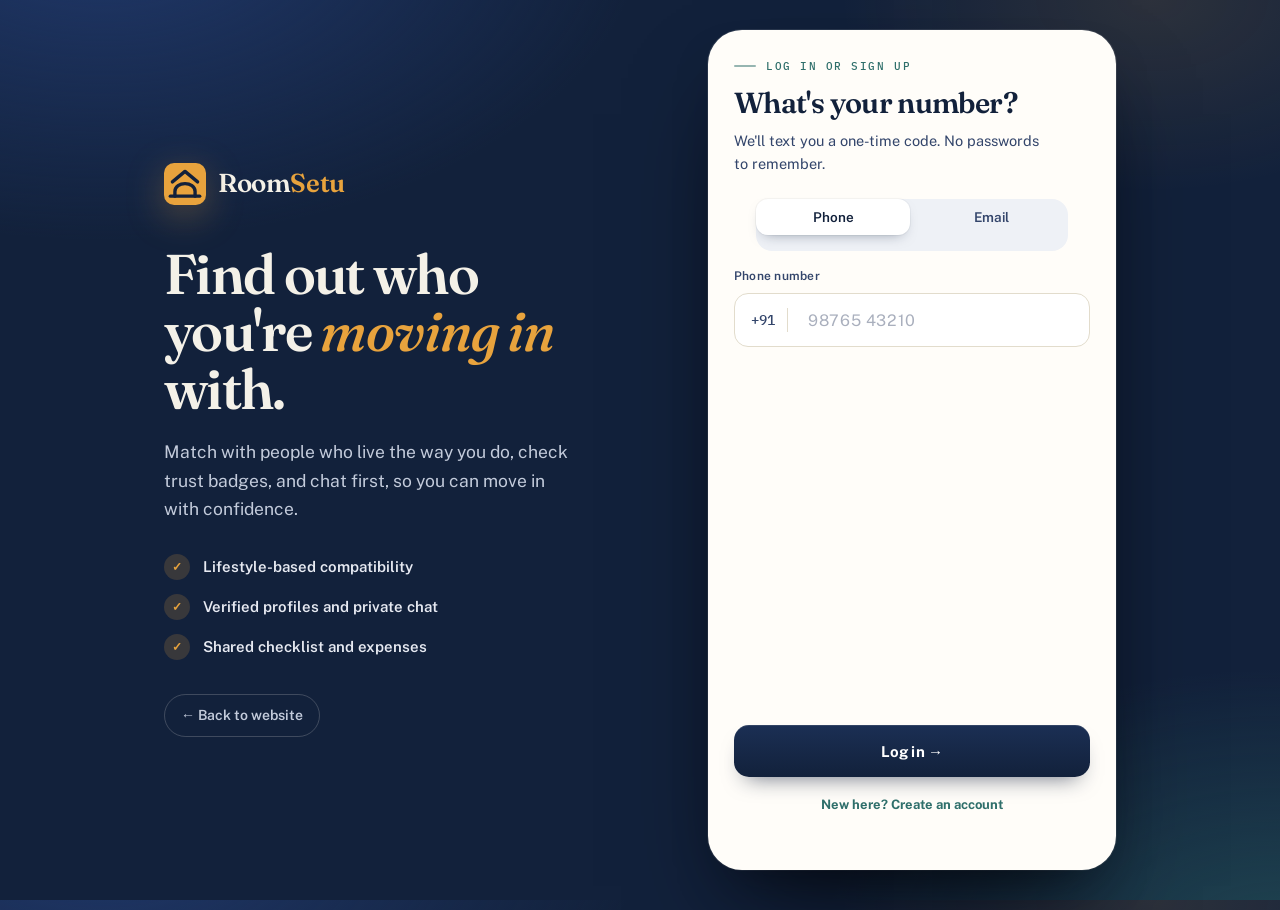
==== commit 2e2bd518: "add email for sign upp" ====
--- a/app/index.html
+++ b/app/index.html
@@ -49,26 +49,38 @@
         <div class="loading-screen"><svg class="logo-mark load-mark" viewBox="0 0 100 100" aria-hidden="true"><rect width="100" height="100" rx="24" fill="#E8A33D"/><path d="M20 45 L50 20 L80 45" fill="none" stroke="#12213B" stroke-width="8" stroke-linecap="round" stroke-linejoin="round"/><path d="M26 79 V68 C26 43 74 43 74 68 V79" fill="none" stroke="#12213B" stroke-width="8" stroke-linecap="round" stroke-linejoin="round"/><path d="M15 79 H85" fill="none" stroke="#12213B" stroke-width="8" stroke-linecap="round"/></svg><div class="spinner"></div><p>Connecting to RoomSetu...</p></div>
       </div>
 
-      <!-- AUTH: PHONE -->
-      <div class="view" id="view-auth-phone">
-        <div class="auth-banner"><svg viewBox="0 0 400 250" preserveAspectRatio="xMidYMid slice" xmlns="http://www.w3.org/2000/svg" aria-hidden="true" focusable="false"><rect width="400" height="250" fill="#EEF1F6"/><rect y="190" width="400" height="60" fill="#E2D6BD"/><rect y="186" width="400" height="6" fill="#fff"/><rect x="28" y="72" width="124" height="6" rx="3" fill="#8B5E3C"/><rect x="36" y="42" width="9" height="30" rx="1.5" fill="#2F6F6B"/><rect x="48" y="48" width="9" height="24" rx="1.5" fill="#E8A33D"/><rect x="58" y="38" width="9" height="34" rx="1.5" fill="#E06B54"/><rect x="70" y="46" width="9" height="26" rx="1.5" fill="#33456B"/><rect x="108" y="54" width="22" height="18" rx="4" fill="#E06B54"/><ellipse cx="119" cy="46" rx="6" ry="12" fill="#2F6F6B"/><ellipse cx="112" cy="49" rx="5" ry="9" fill="#3C8580" transform="rotate(-24 112 49)"/><ellipse cx="127" cy="49" rx="5" ry="9" fill="#3C8580" transform="rotate(24 127 49)"/><rect x="262" y="44" width="84" height="58" rx="5" fill="#fff"/><circle cx="292" cy="66" r="12" fill="#E8A33D"/><path d="M270 92 q16 -20 32 -2 q14 -16 34 2 Z" fill="#2F6F6B"/><rect x="199" y="0" width="2" height="36" fill="#12213B"/><path d="M180 58 q20 -34 40 0 Z" fill="#E8A33D"/><ellipse cx="200" cy="58" rx="20" ry="3" fill="#F3C77A"/><rect x="66" y="112" width="268" height="86" rx="24" fill="#2F6F6B"/><rect x="129.7" y="125.0" width="56.7" height="67.2" rx="23.1" fill="#12213B"/><ellipse cx="158" cy="100.8" rx="19.9" ry="18.9" fill="#2B2B3A"/><ellipse cx="158" cy="106.1" rx="16.3" ry="16.8" fill="#F2C9A0"/><circle cx="151.7" cy="106.1" r="2.0" fill="#12213B"/><circle cx="164.3" cy="106.1" r="2.0" fill="#12213B"/><path d="M152.8 113.5 Q158 118.7 163.2 113.5" fill="none" stroke="#12213B" stroke-width="1.7" stroke-linecap="round"/><rect x="227.1" y="99.8" width="37.8" height="37.8" rx="14.7" fill="#5A3A24"/><rect x="217.7" y="125.0" width="56.7" height="67.2" rx="23.1" fill="#E06B54"/><ellipse cx="246" cy="100.8" rx="19.9" ry="18.9" fill="#5A3A24"/><ellipse cx="246" cy="106.1" rx="16.3" ry="16.8" fill="#C68A5E"/><circle cx="239.7" cy="106.1" r="2.0" fill="#12213B"/><circle cx="252.3" cy="106.1" r="2.0" fill="#12213B"/><path d="M240.8 113.5 Q246 118.7 251.2 113.5" fill="none" stroke="#12213B" stroke-width="1.7" stroke-linecap="round"/><rect x="58" y="152" width="284" height="48" rx="18" fill="#3C8580"/><rect x="46" y="128" width="40" height="72" rx="18" fill="#2F6F6B"/><rect x="314" y="128" width="40" height="72" rx="18" fill="#2F6F6B"/><rect x="104" y="140" width="40" height="40" rx="10" fill="#E8A33D" transform="rotate(-8 124 160)"/><rect x="262" y="140" width="40" height="40" rx="10" fill="#fff" transform="rotate(8 282 160)"/><rect x="76" y="198" width="8" height="10" fill="#8B5E3C"/><rect x="316" y="198" width="8" height="10" fill="#8B5E3C"/><path d="M200 98 c-7 -9 -20 0 -10 10 l10 9 l10 -9 c10 -10 -3 -19 -10 -10 Z" fill="#E8A33D"/><rect x="268" y="54" width="0" height="0"/><rect x="146" y="214" width="108" height="12" rx="6" fill="#8B5E3C"/><rect x="156" y="224" width="6" height="14" fill="#6d4829"/><rect x="238" y="224" width="6" height="14" fill="#6d4829"/><rect x="166" y="202" width="16" height="12" rx="3" fill="#fff"/><rect x="214" y="202" width="16" height="12" rx="3" fill="#E8A33D"/><path d="M172 200 q-3 -6 0 -10 M222 200 q-3 -6 0 -10" fill="none" stroke="#B9C2D4" stroke-width="2" stroke-linecap="round"/><rect x="352" y="168" width="30" height="34" rx="5" fill="#2F6F6B"/><ellipse cx="360" cy="150" rx="8" ry="20" fill="#3C8580" transform="rotate(-18 360 150)"/><ellipse cx="376" cy="148" rx="8" ry="22" fill="#2F6F6B" transform="rotate(18 376 148)"/><ellipse cx="367" cy="140" rx="7" ry="22" fill="#4a9d97"/></svg><div class="auth-brand"><svg class="logo-mark" viewBox="0 0 100 100" aria-hidden="true"><rect width="100" height="100" rx="24" fill="#E8A33D"/><path d="M20 45 L50 20 L80 45" fill="none" stroke="#12213B" stroke-width="8" stroke-linecap="round" stroke-linejoin="round"/><path d="M26 79 V68 C26 43 74 43 74 68 V79" fill="none" stroke="#12213B" stroke-width="8" stroke-linecap="round" stroke-linejoin="round"/><path d="M15 79 H85" fill="none" stroke="#12213B" stroke-width="8" stroke-linecap="round"/></svg><span>Room<b>Setu</b></span></div></div>
-        <div class="auth-view">
-          <div class="auth-eyebrow">Log in or sign up</div>
-          <h2>What's your number?</h2>
-          <p class="hint">We'll text you a one-time code — no passwords to remember.</p>
-          <div class="field">
-            <label>Phone number</label>
-            <div class="phone-prefix">
-              <span>+91</span>
-              <input type="tel" id="phone-input" maxlength="10" placeholder="98765 43210" inputmode="numeric">
-            </div>
-          </div>
-          <div class="ob-nav" style="padding-top:6px; flex-direction:column; gap:10px;">
-            <button class="btn-primary" id="request-otp-btn" onclick="requestOtp(false)">Log in →</button>
-            <button class="btn-link" onclick="requestOtp(true)">New here? Create an account</button>
-          </div>
-        </div>
-      </div>
+      <!-- AUTH: PHONE OR EMAIL -->
+<div class="view" id="view-auth-phone">
+  <div class="auth-view">
+    <div class="auth-eyebrow">Log in or sign up</div>
+    <h2 id="auth-heading">What's your number?</h2>
+    <p class="hint" id="auth-hint">We'll text you a one-time code. No passwords to remember.</p>
+
+    <div class="sub-nav" style="padding:0 0 16px;">
+      <button class="sub-pill on" id="method-phone" onclick="setAuthMethod('phone')">Phone</button>
+      <button class="sub-pill" id="method-email" onclick="setAuthMethod('email')">Email</button>
+    </div>
+
+    <div class="field" id="phone-field">
+      <label>Phone number</label>
+      <div class="phone-prefix">
+        <span>+91</span>
+        <input type="tel" id="phone-input" maxlength="10" placeholder="98765 43210" inputmode="numeric">
+      </div>
+    </div>
+    <div class="field" id="email-field" style="display:none;">
+      <label>Email address</label>
+      <input type="email" id="email-input" placeholder="you@example.com" autocomplete="email">
+    </div>
+
+    <div class="ob-nav" style="padding-top:6px; flex-direction:column; gap:10px;">
+      <button class="btn-primary" id="request-otp-btn" onclick="requestOtp(false)">Log in →</button>
+      <button class="btn-link" onclick="requestOtp(true)">New here? Create an account</button>
+    </div>
+  </div>
+</div>
+
+        
 
       <!-- AUTH: OTP -->
       <div class="view" id="view-auth-otp">
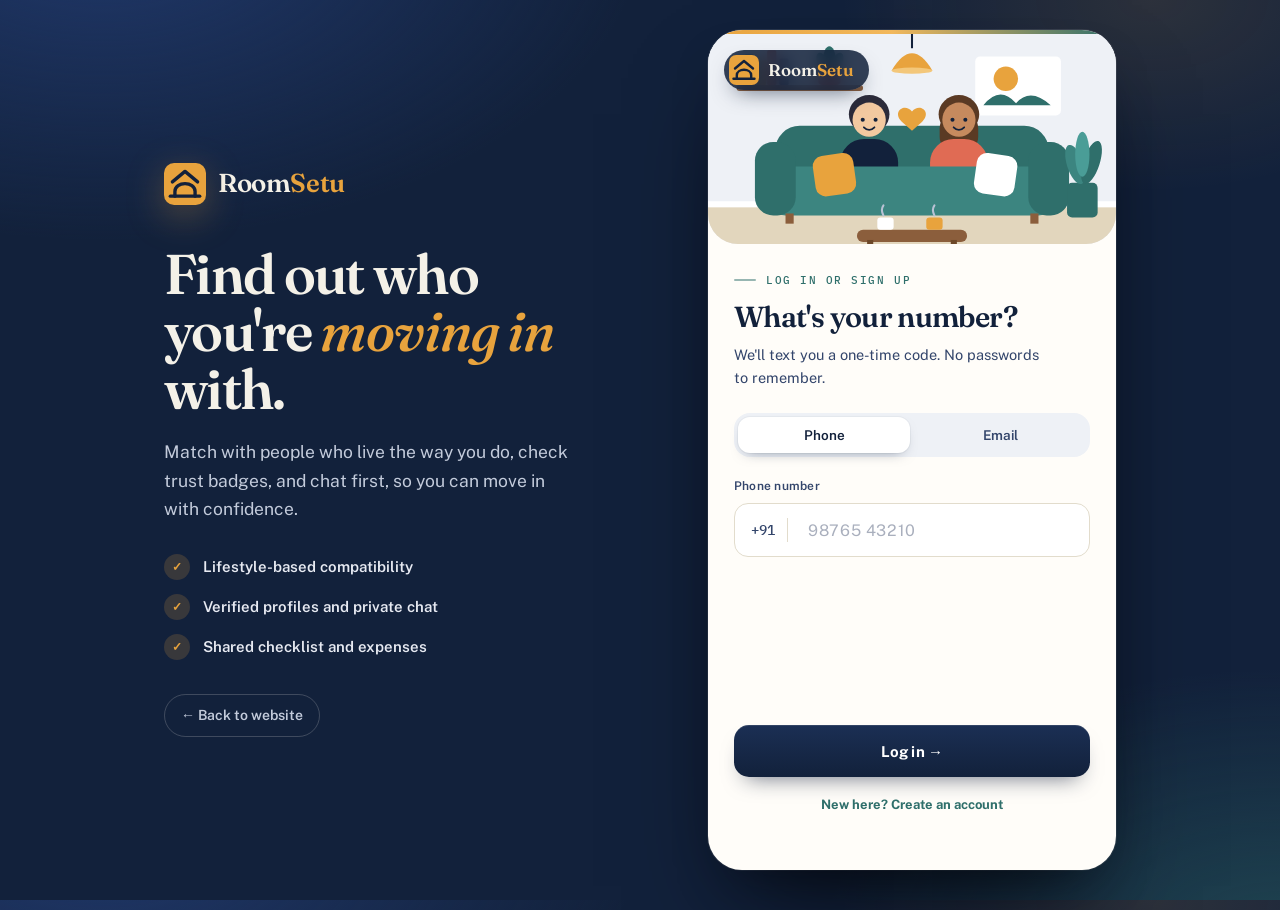
==== commit e835329e: "make otp box dynamic" ====
--- a/app/index.html
+++ b/app/index.html
@@ -40,8 +40,8 @@
 
   <div class="phone-wrap">
     <div class="phone">
-      <div class="notch"></div>
-      <div class="status-bar"><span>9:41</span><span>RoomSetu</span></div>
+      <div class="top-accent" aria-hidden="true"></div>
+      <div class="net-banner" id="net-banner" role="status" aria-live="polite" hidden><span class="nb-dot"></span><span id="net-banner-text">You're offline. Reconnecting…</span></div>
       <div id="toast"></div>
 
       <!-- LOADING -->
@@ -49,38 +49,38 @@
         <div class="loading-screen"><svg class="logo-mark load-mark" viewBox="0 0 100 100" aria-hidden="true"><rect width="100" height="100" rx="24" fill="#E8A33D"/><path d="M20 45 L50 20 L80 45" fill="none" stroke="#12213B" stroke-width="8" stroke-linecap="round" stroke-linejoin="round"/><path d="M26 79 V68 C26 43 74 43 74 68 V79" fill="none" stroke="#12213B" stroke-width="8" stroke-linecap="round" stroke-linejoin="round"/><path d="M15 79 H85" fill="none" stroke="#12213B" stroke-width="8" stroke-linecap="round"/></svg><div class="spinner"></div><p>Connecting to RoomSetu...</p></div>
       </div>
 
-      <!-- AUTH: PHONE OR EMAIL -->
-<div class="view" id="view-auth-phone">
-  <div class="auth-view">
-    <div class="auth-eyebrow">Log in or sign up</div>
-    <h2 id="auth-heading">What's your number?</h2>
-    <p class="hint" id="auth-hint">We'll text you a one-time code. No passwords to remember.</p>
-
-    <div class="sub-nav" style="padding:0 0 16px;">
-      <button class="sub-pill on" id="method-phone" onclick="setAuthMethod('phone')">Phone</button>
-      <button class="sub-pill" id="method-email" onclick="setAuthMethod('email')">Email</button>
-    </div>
-
-    <div class="field" id="phone-field">
-      <label>Phone number</label>
-      <div class="phone-prefix">
-        <span>+91</span>
-        <input type="tel" id="phone-input" maxlength="10" placeholder="98765 43210" inputmode="numeric">
-      </div>
-    </div>
-    <div class="field" id="email-field" style="display:none;">
-      <label>Email address</label>
-      <input type="email" id="email-input" placeholder="you@example.com" autocomplete="email">
-    </div>
-
-    <div class="ob-nav" style="padding-top:6px; flex-direction:column; gap:10px;">
-      <button class="btn-primary" id="request-otp-btn" onclick="requestOtp(false)">Log in →</button>
-      <button class="btn-link" onclick="requestOtp(true)">New here? Create an account</button>
-    </div>
-  </div>
-</div>
-
-        
+      <!-- AUTH: PHONE -->
+      <div class="view" id="view-auth-phone">
+        <div class="auth-banner"><svg viewBox="0 0 400 250" preserveAspectRatio="xMidYMid slice" xmlns="http://www.w3.org/2000/svg" aria-hidden="true" focusable="false"><rect width="400" height="250" fill="#EEF1F6"/><rect y="190" width="400" height="60" fill="#E2D6BD"/><rect y="186" width="400" height="6" fill="#fff"/><rect x="28" y="72" width="124" height="6" rx="3" fill="#8B5E3C"/><rect x="36" y="42" width="9" height="30" rx="1.5" fill="#2F6F6B"/><rect x="48" y="48" width="9" height="24" rx="1.5" fill="#E8A33D"/><rect x="58" y="38" width="9" height="34" rx="1.5" fill="#E06B54"/><rect x="70" y="46" width="9" height="26" rx="1.5" fill="#33456B"/><rect x="108" y="54" width="22" height="18" rx="4" fill="#E06B54"/><ellipse cx="119" cy="46" rx="6" ry="12" fill="#2F6F6B"/><ellipse cx="112" cy="49" rx="5" ry="9" fill="#3C8580" transform="rotate(-24 112 49)"/><ellipse cx="127" cy="49" rx="5" ry="9" fill="#3C8580" transform="rotate(24 127 49)"/><rect x="262" y="44" width="84" height="58" rx="5" fill="#fff"/><circle cx="292" cy="66" r="12" fill="#E8A33D"/><path d="M270 92 q16 -20 32 -2 q14 -16 34 2 Z" fill="#2F6F6B"/><rect x="199" y="0" width="2" height="36" fill="#12213B"/><path d="M180 58 q20 -34 40 0 Z" fill="#E8A33D"/><ellipse cx="200" cy="58" rx="20" ry="3" fill="#F3C77A"/><rect x="66" y="112" width="268" height="86" rx="24" fill="#2F6F6B"/><rect x="129.7" y="125.0" width="56.7" height="67.2" rx="23.1" fill="#12213B"/><ellipse cx="158" cy="100.8" rx="19.9" ry="18.9" fill="#2B2B3A"/><ellipse cx="158" cy="106.1" rx="16.3" ry="16.8" fill="#F2C9A0"/><circle cx="151.7" cy="106.1" r="2.0" fill="#12213B"/><circle cx="164.3" cy="106.1" r="2.0" fill="#12213B"/><path d="M152.8 113.5 Q158 118.7 163.2 113.5" fill="none" stroke="#12213B" stroke-width="1.7" stroke-linecap="round"/><rect x="227.1" y="99.8" width="37.8" height="37.8" rx="14.7" fill="#5A3A24"/><rect x="217.7" y="125.0" width="56.7" height="67.2" rx="23.1" fill="#E06B54"/><ellipse cx="246" cy="100.8" rx="19.9" ry="18.9" fill="#5A3A24"/><ellipse cx="246" cy="106.1" rx="16.3" ry="16.8" fill="#C68A5E"/><circle cx="239.7" cy="106.1" r="2.0" fill="#12213B"/><circle cx="252.3" cy="106.1" r="2.0" fill="#12213B"/><path d="M240.8 113.5 Q246 118.7 251.2 113.5" fill="none" stroke="#12213B" stroke-width="1.7" stroke-linecap="round"/><rect x="58" y="152" width="284" height="48" rx="18" fill="#3C8580"/><rect x="46" y="128" width="40" height="72" rx="18" fill="#2F6F6B"/><rect x="314" y="128" width="40" height="72" rx="18" fill="#2F6F6B"/><rect x="104" y="140" width="40" height="40" rx="10" fill="#E8A33D" transform="rotate(-8 124 160)"/><rect x="262" y="140" width="40" height="40" rx="10" fill="#fff" transform="rotate(8 282 160)"/><rect x="76" y="198" width="8" height="10" fill="#8B5E3C"/><rect x="316" y="198" width="8" height="10" fill="#8B5E3C"/><path d="M200 98 c-7 -9 -20 0 -10 10 l10 9 l10 -9 c10 -10 -3 -19 -10 -10 Z" fill="#E8A33D"/><rect x="268" y="54" width="0" height="0"/><rect x="146" y="214" width="108" height="12" rx="6" fill="#8B5E3C"/><rect x="156" y="224" width="6" height="14" fill="#6d4829"/><rect x="238" y="224" width="6" height="14" fill="#6d4829"/><rect x="166" y="202" width="16" height="12" rx="3" fill="#fff"/><rect x="214" y="202" width="16" height="12" rx="3" fill="#E8A33D"/><path d="M172 200 q-3 -6 0 -10 M222 200 q-3 -6 0 -10" fill="none" stroke="#B9C2D4" stroke-width="2" stroke-linecap="round"/><rect x="352" y="168" width="30" height="34" rx="5" fill="#2F6F6B"/><ellipse cx="360" cy="150" rx="8" ry="20" fill="#3C8580" transform="rotate(-18 360 150)"/><ellipse cx="376" cy="148" rx="8" ry="22" fill="#2F6F6B" transform="rotate(18 376 148)"/><ellipse cx="367" cy="140" rx="7" ry="22" fill="#4a9d97"/></svg><div class="auth-brand"><svg class="logo-mark" viewBox="0 0 100 100" aria-hidden="true"><rect width="100" height="100" rx="24" fill="#E8A33D"/><path d="M20 45 L50 20 L80 45" fill="none" stroke="#12213B" stroke-width="8" stroke-linecap="round" stroke-linejoin="round"/><path d="M26 79 V68 C26 43 74 43 74 68 V79" fill="none" stroke="#12213B" stroke-width="8" stroke-linecap="round" stroke-linejoin="round"/><path d="M15 79 H85" fill="none" stroke="#12213B" stroke-width="8" stroke-linecap="round"/></svg><span>Room<b>Setu</b></span></div></div>
+        <div class="auth-view">
+          <div class="auth-eyebrow">Log in or sign up</div>
+          <h2 id="auth-heading">What's your number?</h2>
+          <p class="hint" id="auth-hint">We'll text you a one-time code. No passwords to remember.</p>
+          <div class="sub-nav method-toggle" role="group" aria-label="Log in with">
+            <button type="button" class="sub-pill on" id="method-phone" onclick="setAuthMethod('phone')">Phone</button>
+            <button type="button" class="sub-pill" id="method-email" onclick="setAuthMethod('email')">Email</button>
+          </div>
+          <div id="phone-field">
+            <div class="field">
+              <label>Phone number</label>
+              <div class="phone-prefix">
+                <span>+91</span>
+                <input type="tel" id="phone-input" maxlength="10" placeholder="98765 43210" inputmode="numeric" autocomplete="tel-national">
+              </div>
+            </div>
+          </div>
+          <div id="email-field" style="display:none;">
+            <div class="field">
+              <label>Email address</label>
+              <input type="email" id="email-input" placeholder="you@example.com" inputmode="email" autocomplete="email" autocapitalize="off" spellcheck="false">
+            </div>
+          </div>
+          <div class="ob-nav" style="padding-top:6px; flex-direction:column; gap:10px;">
+            <button class="btn-primary" id="request-otp-btn" onclick="requestOtp(false)">Log in →</button>
+            <button class="btn-link" onclick="requestOtp(true)">New here? Create an account</button>
+          </div>
+        </div>
+      </div>
 
       <!-- AUTH: OTP -->
       <div class="view" id="view-auth-otp">
@@ -418,12 +418,21 @@
 </div>
 
   <script>if(/[?&]dev\b/.test(location.search))document.documentElement.classList.add("dev");</script>
+  <script>
+  // Shows a banner when the internet drops, and "Back online" when it returns
+  (function(){var el=document.getElementById('net-banner'),tx=document.getElementById('net-banner-text'),t;
+    function off(){clearTimeout(t);el.classList.remove('ok');tx.textContent="You're offline. Reconnecting…";el.hidden=false;}
+    function on(){clearTimeout(t);el.classList.add('ok');tx.textContent='Back online';el.hidden=false;t=setTimeout(function(){el.hidden=true;},2200);}
+    window.addEventListener('offline',off);window.addEventListener('online',on);
+    if(!navigator.onLine)off();})();
+  </script>
   <script src="js/state.js"></script>
   <script src="js/api.js"></script>
   <script src="js/ui.js"></script>
   <script src="js/upload.js"></script>
   <script src="js/geocode.js"></script>
   <script src="js/auth.js"></script>
+  <script src="js/otp-boxes.js"></script>
   <script src="js/discover.js"></script>
   <script src="js/matches.js"></script>
   <script src="js/chat.js"></script>
--- a/app/css/style.css
+++ b/app/css/style.css
@@ -270,4 +270,5 @@
 .feat-chip{ padding:8px 13px; border-radius:100px; border:1.5px solid var(--line); background:var(--paper);
   font-size:12.5px; font-weight:600; color:var(--ink-soft); cursor:pointer; user-select:none; }
 .feat-chip.on{ background:var(--teal-soft); border-color:var(--teal); color:var(--teal); }
-.filter-panel{ background:var(--mist); border-radius:14px; padding:14px 16px; margin-top:10px; }+.filter-panel{ background:var(--mist); border-radius:14px; padding:14px 16px; margin-top:10px; }
+
--- a/app/css/polish.css
+++ b/app/css/polish.css
@@ -1,9 +1,3 @@
-/* RoomSetu web app — polish v2
-   Load AFTER style.css:
-     <link rel="stylesheet" href="css/style.css">
-     <link rel="stylesheet" href="css/polish.css">
-   Pure overrides. To undo, remove the polish.css link. */
-
 :root{
   --ease:cubic-bezier(.2,.8,.2,1);
   --ring:0 0 0 3px rgba(232,163,61,.32);
@@ -59,7 +53,16 @@
   border:none; border-radius:34px; background:var(--paper);
   box-shadow:0 50px 100px -34px rgba(0,0,0,.75), 0 24px 50px -24px rgba(8,16,32,.6), 0 0 0 1px rgba(255,255,255,.1);
 }
-.notch, .status-bar{ display:none !important; }
+/* Top strip + offline banner (replace the old fake phone status bar) */
+.top-accent{ flex:0 0 auto; height:4px; background:linear-gradient(90deg,var(--saffron) 0%,#f2b85c 45%,var(--teal) 100%); }
+.net-banner{ flex:0 0 auto; display:flex; align-items:center; justify-content:center; gap:9px; padding:9px 14px;
+  background:var(--coral); color:#fff; font-size:12.5px; font-weight:700; letter-spacing:.01em; animation:bannerIn .3s var(--ease); }
+.net-banner[hidden]{ display:none; }
+.net-banner.ok{ background:var(--teal); }
+.nb-dot{ width:8px; height:8px; border-radius:50%; background:#fff; animation:nbPulse 1.2s ease-in-out infinite; }
+.net-banner.ok .nb-dot{ animation:none; }
+@keyframes nbPulse{ 0%,100%{ opacity:1; transform:scale(1); } 50%{ opacity:.4; transform:scale(.7); } }
+@keyframes bannerIn{ from{ transform:translateY(-100%); opacity:0; } to{ transform:none; opacity:1; } }
 .phone-wrap{ position:relative; }
 .phone-wrap::before{ content:""; position:absolute; inset:-40px; z-index:-1; border-radius:60px;
   background:radial-gradient(closest-side, rgba(232,163,61,.2), transparent 72%); filter:blur(18px); }
@@ -118,6 +121,16 @@
 
 .otp-boxes{ gap:9px; justify-content:space-between; }
 .otp-boxes input{ flex:1 1 0; min-width:0; width:auto; max-width:56px; height:58px; background:#fff; border-radius:14px; font-size:22px; font-weight:500; }
+
+
+.method-toggle{ margin:0 0 20px !important; }
+
+/* OTP boxes: filled state, caret, shake on error */
+.otp-boxes input{ caret-color:var(--saffron); transition:border-color .18s, box-shadow .18s, transform .15s var(--ease), background-color .18s; }
+.otp-boxes input.filled{ border-color:var(--ink); background:#fff; }
+.otp-boxes input:focus{ transform:translateY(-2px); }
+.otp-boxes.shake{ animation:otpShake .38s var(--ease); }
+@keyframes otpShake{ 20%{ transform:translateX(-7px); } 40%{ transform:translateX(6px); } 60%{ transform:translateX(-4px); } 80%{ transform:translateX(3px); } }
 
 #view-auth-otp .ob-nav{ flex-direction:column; align-items:stretch; gap:4px; padding-top:10px; }
 #view-auth-otp .ob-nav .btn-link{ text-align:center; padding:12px 0; }
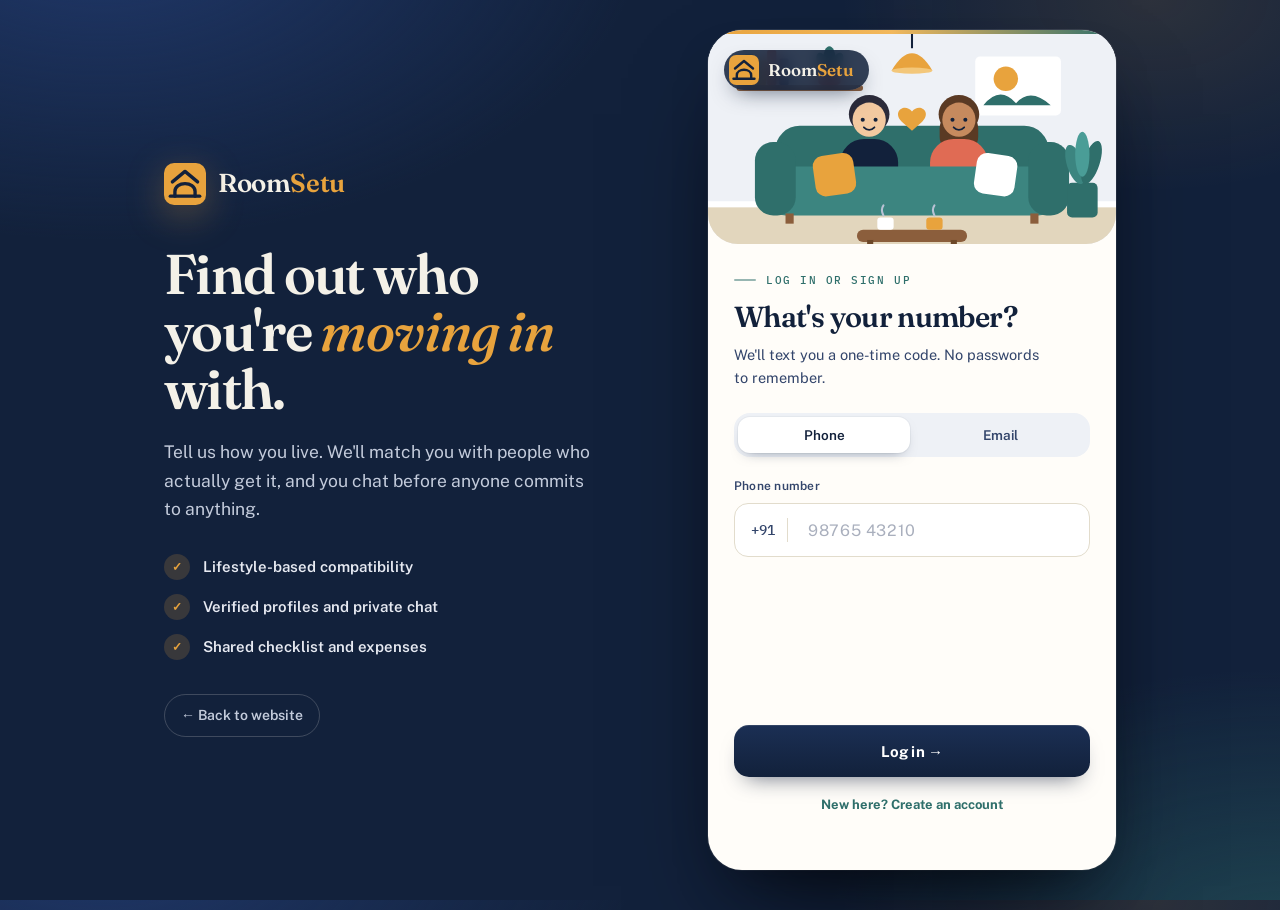
==== commit 16e0ffc8: "update landing and index" ====
--- a/app/index.html
+++ b/app/index.html
@@ -23,7 +23,7 @@
     <a class="brand" href="../"><svg class="logo-mark" viewBox="0 0 100 100" aria-hidden="true"><rect width="100" height="100" rx="24" fill="#E8A33D"/><path d="M20 45 L50 20 L80 45" fill="none" stroke="#12213B" stroke-width="8" stroke-linecap="round" stroke-linejoin="round"/><path d="M26 79 V68 C26 43 74 43 74 68 V79" fill="none" stroke="#12213B" stroke-width="8" stroke-linecap="round" stroke-linejoin="round"/><path d="M15 79 H85" fill="none" stroke="#12213B" stroke-width="8" stroke-linecap="round"/></svg><span>Room<b>Setu</b></span></a>
     <button class="eyebrow dev-only" onclick="toggleApiConfig()">API settings</button>
     <h1>Find out who<br>you're <em>moving in</em><br>with.</h1>
-    <p class="lede">Match with people who live the way you do, check trust badges, and chat first, so you can move in with confidence.</p>
+    <p class="lede">Tell us how you live. We'll match you with people who actually get it, and you chat before anyone commits to anything.</p>
     <ul class="panel-points"><li>Lifestyle-based compatibility</li><li>Verified profiles and private chat</li><li>Shared checklist and expenses</li></ul>
     <a class="back-link" href="../">← Back to website</a>
 
